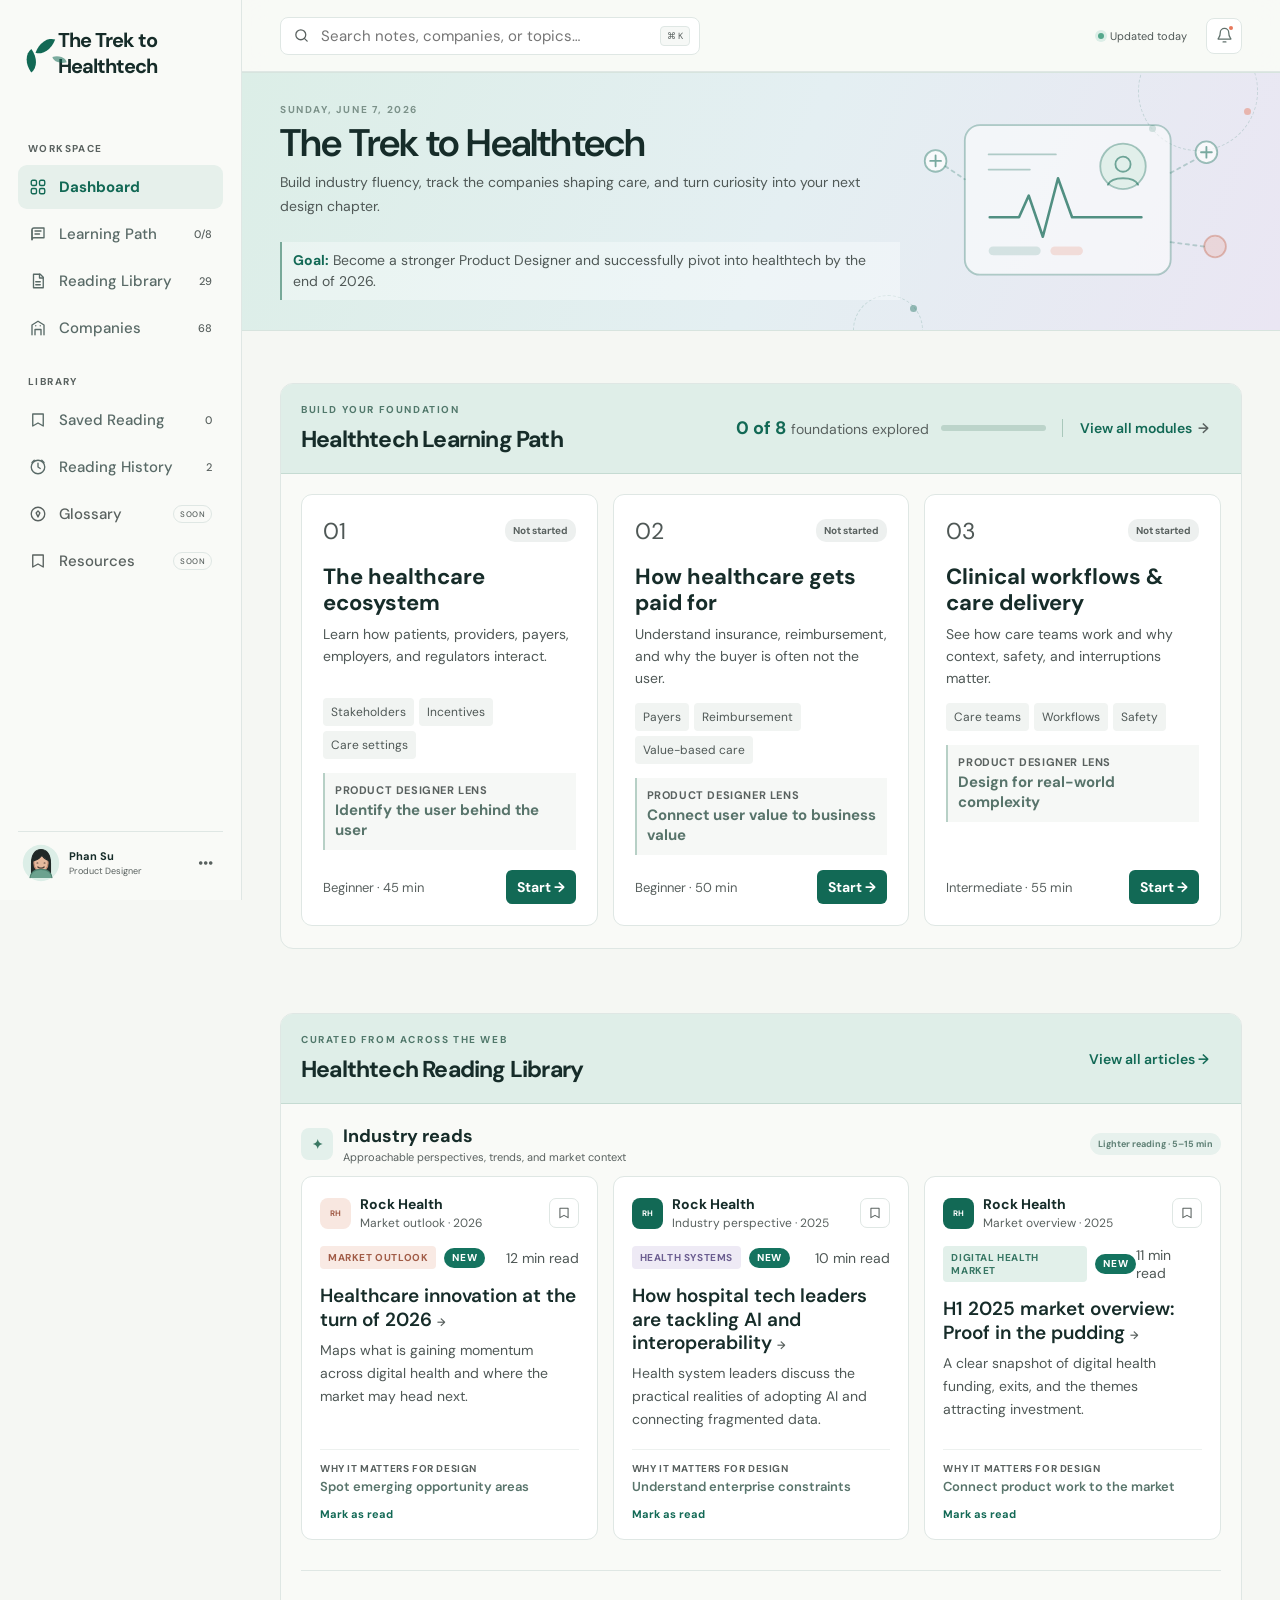
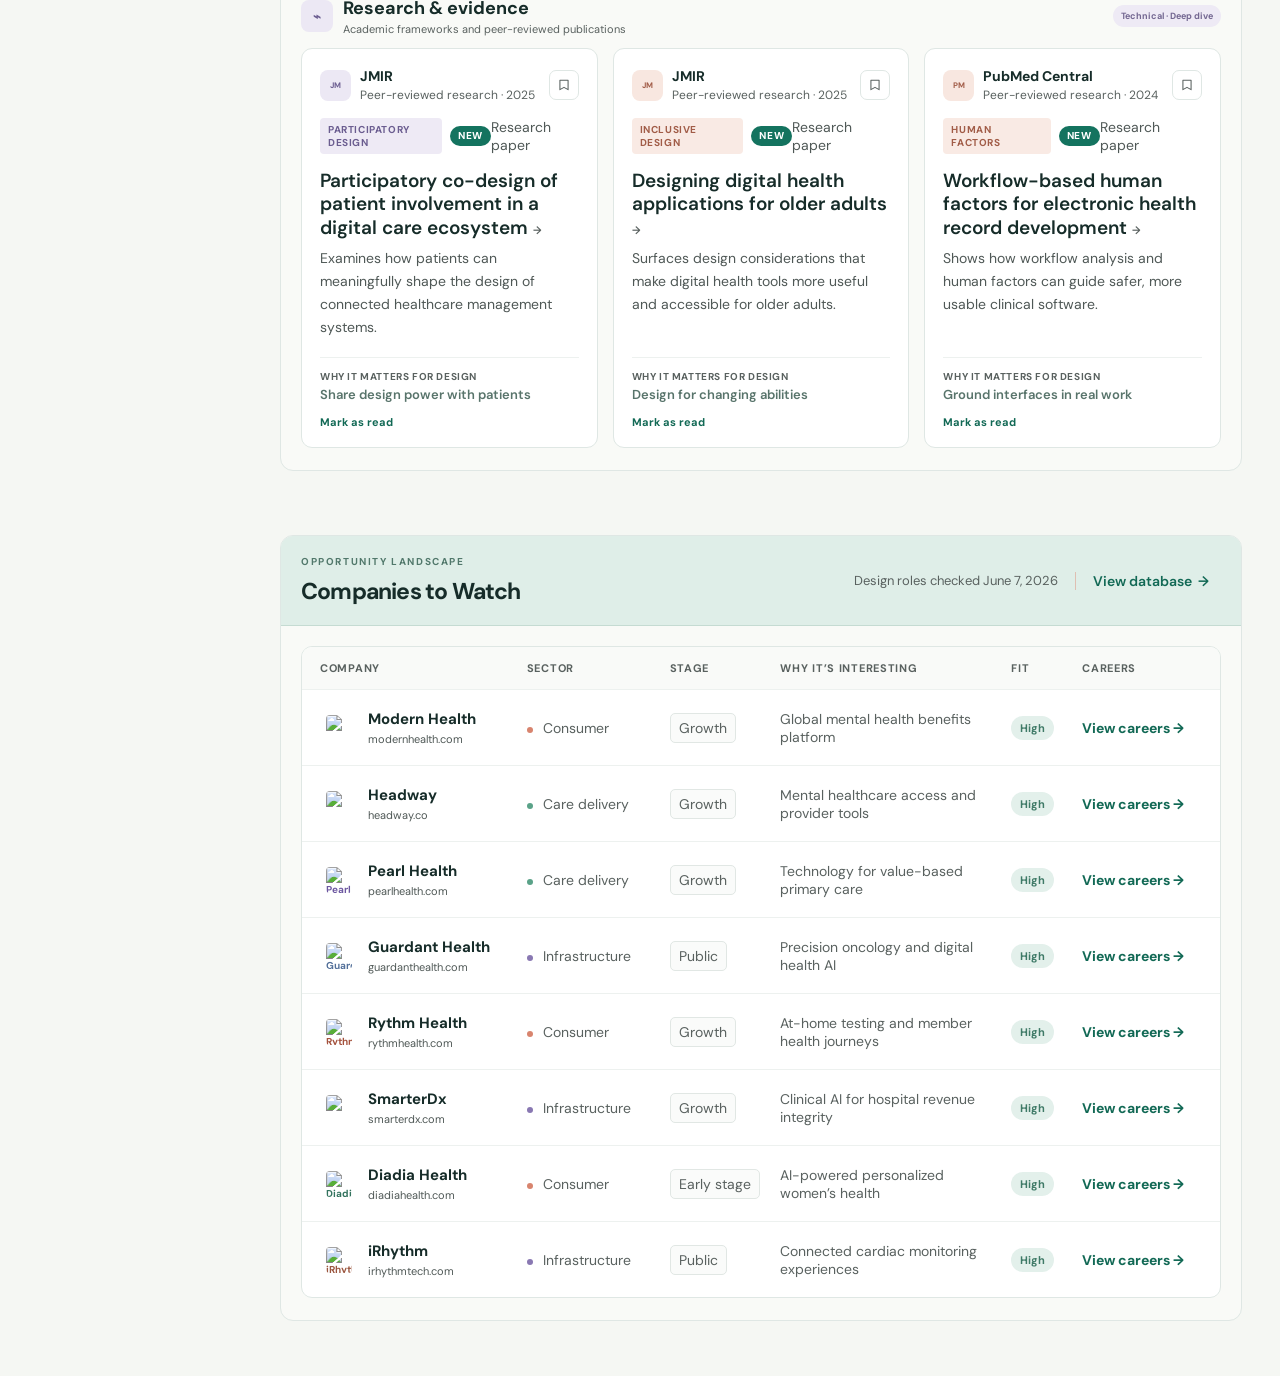
==== index.html @ b5ffd1a5 "Initial Healthtech project" ====
<!DOCTYPE html>
<html lang="en">
<head>
  <meta charset="UTF-8">
  <meta name="viewport" content="width=device-width, initial-scale=1.0">
  <title>The Trek to Healthtech — Research Hub</title>
  <link rel="preconnect" href="https://fonts.googleapis.com">
  <link rel="preconnect" href="https://fonts.gstatic.com" crossorigin>
  <link href="https://fonts.googleapis.com/css2?family=DM+Sans:wght@400;500;600;700&display=swap" rel="stylesheet">
  <link rel="stylesheet" href="styles.css">
</head>
<body>
  <aside class="sidebar">
    <a class="brand" href="#" aria-label="The Trek to Healthtech home">
      <span class="brand-mark"><span></span><span></span><span></span></span>
      <span>The Trek to Healthtech</span>
    </a>

    <nav class="primary-nav" aria-label="Main navigation">
      <p class="nav-label">Workspace</p>
      <a class="nav-item active" href="#">
        <svg viewBox="0 0 24 24"><rect x="3" y="3" width="7" height="7" rx="2"/><rect x="14" y="3" width="7" height="7" rx="2"/><rect x="3" y="14" width="7" height="7" rx="2"/><rect x="14" y="14" width="7" height="7" rx="2"/></svg>
        Dashboard
      </a>
      <a class="nav-item" href="learning-path.html">
        <svg viewBox="0 0 24 24"><path d="M4 19.5A2.5 2.5 0 0 1 6.5 17H20V4H6.5A2.5 2.5 0 0 0 4 6.5z"/><path d="M4 6.5v13M8 8h8M8 12h6"/></svg>
        Learning Path
        <span class="nav-count" id="navLearningProgress">0/8</span>
      </a>
      <a class="nav-item" href="reading-library.html">
        <svg viewBox="0 0 24 24"><path d="M6 3h9l4 4v14H6z"/><path d="M14 3v5h5M9 13h6M9 17h6"/></svg>
        Reading Library
        <span class="nav-count" id="libraryCount">29</span>
      </a>
      <a class="nav-item" href="companies.html">
        <svg viewBox="0 0 24 24"><path d="M4 21V8l8-5 8 5v13M8 21v-7h8v7M9 9h.01M15 9h.01"/></svg>
        Companies
        <span class="nav-count" id="companyCount">68</span>
      </a>
      <p class="nav-label">Library</p>
      <a class="nav-item" href="reading-library.html?filter=saved">
        <svg viewBox="0 0 24 24"><path d="M5 4h14v16l-7-4-7 4z"/></svg>
        Saved Reading
        <span class="nav-count" id="savedCount">0</span>
      </a>
      <a class="nav-item" href="reading-history.html">
        <svg viewBox="0 0 24 24"><circle cx="12" cy="12" r="9"/><path d="M12 7v5l3 2M7 3 4 6M17 3l3 3"/></svg>
        Reading History
        <span class="nav-count" id="historyCount">2</span>
      </a>
      <a class="nav-item muted" href="#">
        <svg viewBox="0 0 24 24"><circle cx="12" cy="12" r="9"/><path d="m12 8 2.5 2.5L12 16l-2.5-5.5z"/></svg>
        Glossary
        <span class="soon">Soon</span>
      </a>
      <a class="nav-item muted" href="#">
        <svg viewBox="0 0 24 24"><path d="M5 4h14v16l-7-4-7 4z"/></svg>
        Resources
        <span class="soon">Soon</span>
      </a>
    </nav>

    <div class="profile">
      <div class="avatar" aria-label="Profile avatar">
        <svg viewBox="0 0 48 48" aria-hidden="true">
          <circle class="avatar-bg" cx="24" cy="24" r="23"/>
          <path class="avatar-hair-back" d="M12 24c0-11 5-17 12-17s12 6 12 17v15H12z"/>
          <ellipse class="avatar-face" cx="24" cy="24" rx="9" ry="11"/>
          <path class="avatar-hair-front" d="M15 21c1-9 5-12 10-12 6 0 10 5 10 12-4-1-8-4-10-7-2 4-5 6-10 7z"/>
          <path class="avatar-eye" d="M19 24h1M28 24h1"/>
          <path class="avatar-smile" d="M20 29c2 2 6 2 8 0"/>
          <path class="avatar-shirt" d="M10 43c1-7 6-11 14-11s13 4 14 11"/>
        </svg>
      </div>
      <div>
        <strong>Phan Su</strong>
        <span>Product Designer</span>
      </div>
      <button aria-label="Profile options">•••</button>
    </div>
  </aside>

  <main>
    <header class="topbar">
      <div class="search-wrap">
        <svg viewBox="0 0 24 24"><circle cx="11" cy="11" r="7"/><path d="m20 20-4-4"/></svg>
        <input id="globalSearch" type="search" placeholder="Search notes, companies, or topics…">
        <kbd>⌘ K</kbd>
      </div>
      <div class="top-actions">
        <span class="today"><span></span> Updated today</span>
        <button class="icon-button" aria-label="Notifications">
          <svg viewBox="0 0 24 24"><path d="M18 8a6 6 0 0 0-12 0c0 7-3 7-3 9h18c0-2-3-2-3-9M10 21h4"/></svg>
          <i></i>
        </button>
      </div>
    </header>

    <div class="content">
      <section class="hero">
        <div>
          <p class="eyebrow">Sunday, June 7, 2026</p>
          <h1>The Trek to Healthtech</h1>
          <p class="hero-copy">Build industry fluency, track the companies shaping care, and turn curiosity into your next design chapter.</p>
          <p class="hero-mission"><strong>Goal:</strong> Become a stronger Product Designer and successfully pivot into healthtech by the end of 2026.</p>
        </div>
        <div class="hero-art healthtech-art" aria-hidden="true">
          <span class="data-orbit orbit-one"><i></i><i></i></span>
          <span class="data-orbit orbit-two"><i></i></span>
          <svg class="healthtech-illustration" viewBox="0 0 360 180">
            <rect class="device-card" x="82" y="20" width="190" height="138" rx="14"/>
            <path class="screen-line" d="M104 47h62M104 61h38"/>
            <circle class="patient-circle" cx="228" cy="58" r="21"/>
            <path class="patient-icon" d="M228 49a7 7 0 1 1 0 14 7 7 0 0 1 0-14ZM214 75c4-8 24-8 28 0"/>
            <path class="pulse-line" d="M105 105h27l9-20 13 38 14-54 13 36h64"/>
            <rect class="mini-panel" x="104" y="132" width="48" height="8" rx="4"/>
            <rect class="mini-panel short" x="161" y="132" width="30" height="8" rx="4"/>
            <circle class="node node-a" cx="55" cy="53" r="10"/>
            <circle class="node node-b" cx="305" cy="45" r="10"/>
            <circle class="node node-c" cx="313" cy="132" r="10"/>
            <path class="connector" d="M64 58 82 70M272 64l24-13M272 128l31 4"/>
            <path class="cross" d="M55 48v10M50 53h10M305 40v10M300 45h10"/>
          </svg>
        </div>
      </section>

      <section class="panel learning-panel" id="learning">
        <div class="section-head learning-heading">
          <div>
            <p class="eyebrow">Build your foundation</p>
            <h2>Healthtech Learning Path</h2>
          </div>
          <div class="path-progress-summary">
            <div><strong id="pathProgressText">0 of 8</strong><span>foundations explored</span></div>
            <div class="path-progress"><span></span></div>
            <a class="view-all-link" href="learning-path.html">View all modules <span>→</span></a>
          </div>
        </div>

        <div class="learning-grid">
          <article class="learning-card current" id="ecosystemCard">
            <div class="module-top">
              <span class="module-number">01</span>
              <span class="module-status" id="ecosystemStatus">Not started</span>
            </div>
            <h3>The healthcare ecosystem</h3>
            <p>Learn how patients, providers, payers, employers, and regulators interact.</p>
            <div class="concepts"><span>Stakeholders</span><span>Incentives</span><span>Care settings</span></div>
            <div class="designer-lens"><span>Product designer lens</span><strong>Identify the user behind the user</strong></div>
            <div class="module-footer"><span>Beginner · 45 min</span><button class="module-action primary-module ecosystem-open" data-module="The healthcare ecosystem">Start →</button></div>
          </article>

          <article class="learning-card" id="paymentCard">
            <div class="module-top">
              <span class="module-number">02</span>
              <span class="module-status locked-status" id="paymentStatus">Not started</span>
            </div>
            <h3>How healthcare gets paid for</h3>
            <p>Understand insurance, reimbursement, and why the buyer is often not the user.</p>
            <div class="concepts"><span>Payers</span><span>Reimbursement</span><span>Value-based care</span></div>
            <div class="designer-lens"><span>Product designer lens</span><strong>Connect user value to business value</strong></div>
            <div class="module-footer"><span>Beginner · 50 min</span><a class="module-action primary-module payment-open" href="payment.html">Start →</a></div>
          </article>

          <article class="learning-card" id="workflowCard">
            <div class="module-top">
              <span class="module-number">03</span>
              <span class="module-status locked-status" id="workflowStatus">Not started</span>
            </div>
            <h3>Clinical workflows &amp; care delivery</h3>
            <p>See how care teams work and why context, safety, and interruptions matter.</p>
            <div class="concepts"><span>Care teams</span><span>Workflows</span><span>Safety</span></div>
            <div class="designer-lens"><span>Product designer lens</span><strong>Design for real-world complexity</strong></div>
            <div class="module-footer"><span>Intermediate · 55 min</span><a class="module-action primary-module workflow-open" href="workflows.html">Start →</a></div>
          </article>
        </div>

        <div class="module-detail" id="ecosystemModule" hidden>
          <div class="module-detail-head">
            <div>
              <button class="close-module" id="closeEcosystem">← Back to learning path</button>
              <p class="eyebrow">Foundation 01 · Beginner · 25 min</p>
              <h2>The Healthcare Ecosystem</h2>
              <p>Understand the stakeholders, care settings, and competing incentives behind every U.S. healthtech product.</p>
            </div>
            <div class="module-detail-progress"><strong id="lessonProgressText">0 of 5 lessons</strong><div><span id="lessonProgressBar"></span></div></div>
          </div>

          <div class="lesson-layout">
            <aside class="lesson-nav">
              <p>Module lessons</p>
              <button class="lesson-tab active" data-lesson="lesson-1"><span>01</span>How the system works</button>
              <button class="lesson-tab" data-lesson="lesson-2"><span>02</span>Key stakeholders</button>
              <button class="lesson-tab" data-lesson="lesson-3"><span>03</span>Care settings &amp; journeys</button>
              <button class="lesson-tab" data-lesson="lesson-4"><span>04</span>User vs. buyer</button>
              <button class="lesson-tab" data-lesson="lesson-5"><span>05</span>Incentives &amp; constraints</button>
              <button class="lesson-tab" data-lesson="exercise"><span>✎</span>Designer exercise</button>
              <button class="lesson-tab" data-lesson="knowledge-check"><span>✓</span>Knowledge check</button>
            </aside>

            <div class="lesson-content">
              <article class="lesson-page active" id="lesson-1">
                <span class="lesson-kicker">Lesson 1 of 5</span>
                <h3>How the U.S. healthcare system works</h3>
                <p class="lesson-lede">Healthcare is not one system. It is a network of organizations exchanging care, money, information, and rules.</p>
                <div class="lesson-callout"><strong>The core idea</strong><p>A healthtech product rarely serves just one user. Its experience and success are shaped by everyone who delivers, pays for, regulates, or receives care.</p></div>
                <div class="flow-diagram">
                  <div><span>Patient</span><small>Receives care</small></div><b>→</b>
                  <div><span>Provider</span><small>Delivers care</small></div><b>→</b>
                  <div><span>Payer</span><small>Pays claims</small></div><b>→</b>
                  <div><span>Regulator</span><small>Sets rules</small></div>
                </div>
                <h4>Why this matters for product designers</h4>
                <p>Before designing, identify who uses the product, who chooses it, who pays for it, and whose outcomes determine success. These may all be different people.</p>
                <button class="complete-lesson" data-complete="lesson-1">Mark lesson complete →</button>
              </article>

              <article class="lesson-page" id="lesson-2">
                <span class="lesson-kicker">Lesson 2 of 5</span>
                <h3>Meet the key stakeholders</h3>
                <p class="lesson-lede">Select each stakeholder to understand their goals, pressures, and influence on the product experience.</p>
                <div class="stakeholder-map">
                  <div class="stakeholder-buttons">
                    <button class="stakeholder active" data-stakeholder="patients">Patients</button>
                    <button class="stakeholder" data-stakeholder="providers">Providers</button>
                    <button class="stakeholder" data-stakeholder="payers">Payers</button>
                    <button class="stakeholder" data-stakeholder="employers">Employers</button>
                    <button class="stakeholder" data-stakeholder="regulators">Regulators</button>
                  </div>
                  <div class="stakeholder-detail" id="stakeholderDetail">
                    <span>Patients</span><h4>Need understandable, affordable, and accessible care</h4><p>Patients navigate symptoms, appointments, costs, treatment, and follow-up while often feeling vulnerable or uncertain.</p><strong>Design focus: clarity, trust, access, and agency</strong>
                  </div>
                </div>
                <button class="complete-lesson" data-complete="lesson-2">Mark lesson complete →</button>
              </article>

              <article class="lesson-page" id="lesson-3">
                <span class="lesson-kicker">Lesson 3 of 5</span>
                <h3>Care settings shape the experience</h3>
                <p class="lesson-lede">The same person may move through multiple settings, each with different workflows, urgency, and information needs.</p>
                <div class="setting-grid">
                  <div><strong>Home</strong><span>Self-management, monitoring, virtual care</span></div>
                  <div><strong>Primary care</strong><span>Prevention, diagnosis, coordination</span></div>
                  <div><strong>Specialty care</strong><span>Complex conditions and treatment</span></div>
                  <div><strong>Hospital</strong><span>Acute, high-risk, team-based care</span></div>
                </div>
                <div class="lesson-callout"><strong>Designer prompt</strong><p>What happens before and after someone touches your product? The surrounding journey often determines whether the experience works.</p></div>
                <button class="complete-lesson" data-complete="lesson-3">Mark lesson complete →</button>
              </article>

              <article class="lesson-page" id="lesson-4">
                <span class="lesson-kicker">Lesson 4 of 5</span>
                <h3>The user is not always the buyer</h3>
                <p class="lesson-lede">Healthcare products often succeed by meeting the needs of several audiences at once.</p>
                <div class="role-grid">
                  <div><span>User</span><strong>Uses the product</strong><p>A clinician documenting a visit</p></div>
                  <div><span>Buyer</span><strong>Approves the purchase</strong><p>A health system executive</p></div>
                  <div><span>Beneficiary</span><strong>Receives the outcome</strong><p>A patient receiving care</p></div>
                  <div><span>Decision-maker</span><strong>Influences adoption</strong><p>An IT or compliance leader</p></div>
                </div>
                <button class="complete-lesson" data-complete="lesson-4">Mark lesson complete →</button>
              </article>

              <article class="lesson-page" id="lesson-5">
                <span class="lesson-kicker">Lesson 5 of 5</span>
                <h3>Incentives create design constraints</h3>
                <p class="lesson-lede">Every stakeholder defines value differently, creating tensions the product must navigate.</p>
                <div class="tension-list">
                  <div><strong>Patient</strong><span>Wants affordable, convenient, high-quality care</span></div>
                  <div><strong>Provider</strong><span>Wants better outcomes with less administrative burden</span></div>
                  <div><strong>Payer</strong><span>Wants necessary care delivered at a sustainable cost</span></div>
                  <div><strong>Regulator</strong><span>Wants safety, privacy, access, and accountability</span></div>
                </div>
                <div class="lesson-callout"><strong>Design principle</strong><p>A strong healthtech experience does not eliminate every tension. It makes tradeoffs understandable and aligns incentives where possible.</p></div>
                <button class="complete-lesson" data-complete="lesson-5">Mark lesson complete →</button>
              </article>

              <article class="lesson-page" id="exercise">
                <span class="lesson-kicker">Product designer exercise</span>
                <h3>Map a healthtech product</h3>
                <p class="lesson-lede">Choose a healthtech product and identify the people and incentives shaping its experience.</p>
                <div class="exercise-form">
                  <label>Product or company<input type="text" placeholder="Example: Headway"></label>
                  <label>Primary user<textarea placeholder="Who uses it, and what are they trying to accomplish?"></textarea></label>
                  <label>Buyer or decision-maker<textarea placeholder="Who purchases, approves, or influences adoption?"></textarea></label>
                  <label>Competing incentives<textarea placeholder="Where might stakeholder goals conflict?"></textarea></label>
                </div>
                <button class="save-exercise">Save exercise notes</button>
              </article>

              <article class="lesson-page" id="knowledge-check">
                <span class="lesson-kicker">Knowledge check</span>
                <h3>Check your ecosystem understanding</h3>
                <p class="lesson-lede">Answer all three questions correctly to complete the module.</p>
                <div class="quiz">
                  <fieldset data-answer="buyer"><legend>1. Who typically approves or purchases a healthtech product?</legend><label><input type="radio" name="q1" value="user"> The user</label><label><input type="radio" name="q1" value="buyer"> The buyer</label><label><input type="radio" name="q1" value="beneficiary"> The beneficiary</label></fieldset>
                  <fieldset data-answer="multiple"><legend>2. Why must designers understand multiple stakeholders?</legend><label><input type="radio" name="q2" value="visual"> To select visual styles</label><label><input type="radio" name="q2" value="multiple"> Different stakeholders shape adoption and success</label><label><input type="radio" name="q2" value="avoid"> To avoid speaking with users</label></fieldset>
                  <fieldset data-answer="journey"><legend>3. Why should designers study care settings?</legend><label><input type="radio" name="q3" value="journey"> Context and workflows change across the care journey</label><label><input type="radio" name="q3" value="same"> Every setting works the same way</label><label><input type="radio" name="q3" value="brand"> Settings determine brand colors</label></fieldset>
                </div>
                <button class="submit-quiz">Submit knowledge check</button>
                <p class="quiz-result" id="quizResult"></p>
              </article>
            </div>
          </div>
        </div>
      </section>

      <section id="notes" class="panel notes-panel">
        <div class="section-head">
          <div>
            <p class="eyebrow">Curated from across the web</p>
            <h2>Healthtech Reading Library</h2>
          </div>
          <a href="reading-library.html">View all articles <span>→</span></a>
        </div>
        <div id="notesGrid">
          <div class="reading-group">
            <div class="reading-group-head">
              <div><span class="reading-icon light-read">✦</span><div><h3>Industry reads</h3><p>Approachable perspectives, trends, and market context</p></div></div>
              <span class="reading-level">Lighter reading · 5–15 min</span>
            </div>
            <div class="notes-grid">
              <article class="note-card article-card featured-article" data-id="rock-innovation-2026" data-added="2026-06-07" data-search="rock health 2026 healthcare innovation digital health trends market">
                <div class="source-row">
                  <span class="source-logo market-logo">RH</span>
                  <div><strong>Rock Health</strong><span>Market outlook · 2026</span></div>
                  <button class="save-article" aria-label="Save article"><svg viewBox="0 0 24 24"><path d="M5 4h14v16l-7-4-7 4z"/></svg></button>
                </div>
                <div class="article-type"><span class="tag market">Market outlook</span><span class="new-article-tag">New</span><span>12 min read</span></div>
                <h3><a href="https://rockhealth.com/insights/healthcare-innovation-at-the-turn-of-2026-mapping-whats-now-and-whats-next-in-digital-health/" target="_blank" rel="noopener">Healthcare innovation at the turn of 2026 <span>→</span></a></h3>
                <p>Maps what is gaining momentum across digital health and where the market may head next.</p>
                <div class="article-footer"><span>Why it matters for design</span><strong>Spot emerging opportunity areas</strong></div>
                <button class="mark-read" data-title="Healthcare innovation at the turn of 2026" data-source="Rock Health">Mark as read</button>
              </article>
              <article class="note-card article-card" data-id="rock-hospital-ai" data-added="2026-06-07" data-search="rock health hospital leaders ai interoperability health systems data">
                <div class="source-row">
                  <span class="source-logo rock">RH</span>
                  <div><strong>Rock Health</strong><span>Industry perspective · 2025</span></div>
                  <button class="save-article" aria-label="Save article"><svg viewBox="0 0 24 24"><path d="M5 4h14v16l-7-4-7 4z"/></svg></button>
                </div>
                <div class="article-type"><span class="tag design">Health systems</span><span class="new-article-tag">New</span><span>10 min read</span></div>
                <h3><a href="https://rockhealth.com/insights/hospital-tech-leaders-share-how-theyre-tackling-ai-and-interoperability/" target="_blank" rel="noopener">How hospital tech leaders are tackling AI and interoperability <span>→</span></a></h3>
                <p>Health system leaders discuss the practical realities of adopting AI and connecting fragmented data.</p>
                <div class="article-footer"><span>Why it matters for design</span><strong>Understand enterprise constraints</strong></div>
                <button class="mark-read" data-title="How hospital tech leaders are tackling AI and interoperability" data-source="Rock Health">Mark as read</button>
              </article>
              <article class="note-card article-card" data-id="rock-h1-2025" data-added="2026-06-07" data-search="rock health h1 2025 market funding digital health investment">
                <div class="source-row">
                  <span class="source-logo rock">RH</span>
                  <div><strong>Rock Health</strong><span>Market overview · 2025</span></div>
                  <button class="save-article" aria-label="Save article"><svg viewBox="0 0 24 24"><path d="M5 4h14v16l-7-4-7 4z"/></svg></button>
                </div>
                <div class="article-type"><span class="tag strategy">Digital health market</span><span class="new-article-tag">New</span><span>11 min read</span></div>
                <h3><a href="https://rockhealth.com/insights/h1-2025-market-overview-proof-in-the-pudding/" target="_blank" rel="noopener">H1 2025 market overview: Proof in the pudding <span>→</span></a></h3>
                <p>A clear snapshot of digital health funding, exits, and the themes attracting investment.</p>
                <div class="article-footer"><span>Why it matters for design</span><strong>Connect product work to the market</strong></div>
                <button class="mark-read" data-title="H1 2025 market overview: Proof in the pudding" data-source="Rock Health">Mark as read</button>
              </article>
            </div>
          </div>
          <div class="reading-group research-group">
            <div class="reading-group-head">
              <div><span class="reading-icon research-read">⌁</span><div><h3>Research &amp; evidence</h3><p>Academic frameworks and peer-reviewed publications</p></div></div>
              <span class="reading-level technical">Technical · Deep dive</span>
            </div>
            <div class="notes-grid research-grid">
              <article class="note-card article-card research-card" data-id="jmir-participatory-codesign" data-added="2026-06-07" data-search="jmir participatory co-design patient involvement digital healthcare ecosystem">
                <div class="source-row">
                  <span class="source-logo future-logo">JM</span>
                  <div><strong>JMIR</strong><span>Peer-reviewed research · 2025</span></div>
                  <button class="save-article" aria-label="Save article"><svg viewBox="0 0 24 24"><path d="M5 4h14v16l-7-4-7 4z"/></svg></button>
                </div>
                <div class="article-type"><span class="tag design">Participatory design</span><span class="new-article-tag">New</span><span>Research paper</span></div>
                <h3><a href="https://www.jmir.org/2025/1/e69576/" target="_blank" rel="noopener">Participatory co-design of patient involvement in a digital care ecosystem <span>→</span></a></h3>
                <p>Examines how patients can meaningfully shape the design of connected healthcare management systems.</p>
                <div class="article-footer"><span>Why it matters for design</span><strong>Share design power with patients</strong></div>
                <button class="mark-read" data-title="Participatory co-design of patient involvement in a digital care ecosystem" data-source="JMIR">Mark as read</button>
              </article>
              <article class="note-card article-card research-card" data-id="jmir-older-adults" data-added="2026-06-07" data-search="jmir older adults digital health applications inclusive design accessibility">
                <div class="source-row">
                  <span class="source-logo market-logo">JM</span>
                  <div><strong>JMIR</strong><span>Peer-reviewed research · 2025</span></div>
                  <button class="save-article" aria-label="Save article"><svg viewBox="0 0 24 24"><path d="M5 4h14v16l-7-4-7 4z"/></svg></button>
                </div>
                <div class="article-type"><span class="tag market">Inclusive design</span><span class="new-article-tag">New</span><span>Research paper</span></div>
                <h3><a href="https://www.jmir.org/2025/1/e67470/" target="_blank" rel="noopener">Designing digital health applications for older adults <span>→</span></a></h3>
                <p>Surfaces design considerations that make digital health tools more useful and accessible for older adults.</p>
                <div class="article-footer"><span>Why it matters for design</span><strong>Design for changing abilities</strong></div>
                <button class="mark-read" data-title="Designing digital health applications for older adults" data-source="JMIR">Mark as read</button>
              </article>
              <article class="note-card article-card research-card" data-id="pmc-workflow-hf" data-added="2026-06-07" data-search="workflow human factors electronic health record ehr development clinical">
                <div class="source-row">
                  <span class="source-logo market-logo">PM</span>
                  <div><strong>PubMed Central</strong><span>Peer-reviewed research · 2024</span></div>
                  <button class="save-article" aria-label="Save article"><svg viewBox="0 0 24 24"><path d="M5 4h14v16l-7-4-7 4z"/></svg></button>
                </div>
                <div class="article-type"><span class="tag market">Human factors</span><span class="new-article-tag">New</span><span>Research paper</span></div>
                <h3><a href="https://pmc.ncbi.nlm.nih.gov/articles/PMC11118534/" target="_blank" rel="noopener">Workflow-based human factors for electronic health record development <span>→</span></a></h3>
                <p>Shows how workflow analysis and human factors can guide safer, more usable clinical software.</p>
                <div class="article-footer"><span>Why it matters for design</span><strong>Ground interfaces in real work</strong></div>
                <button class="mark-read" data-title="Workflow-based human factors for electronic health record development" data-source="PubMed Central">Mark as read</button>
              </article>
            </div>
          </div>
        </div>
      </section>

      <section id="companies" class="panel companies-panel">
        <div class="section-head company-heading">
          <div>
            <p class="eyebrow">Opportunity landscape</p>
            <h2>Companies to Watch</h2>
          </div>
          <div class="company-controls">
            <p class="hiring-check-date">Design roles checked June 7, 2026</p>
            <a href="companies.html">View database <span>→</span></a>
          </div>
        </div>
        <div class="company-table">
          <div class="table-row table-header">
            <span>Company</span><span>Sector</span><span>Stage</span><span>Why it’s interesting</span><span>Fit</span><span>Careers</span>
          </div>
          <div class="table-row company-row" data-sector="consumer" data-search="modern health consumer mental health product designer mid level">
            <a class="company-name" href="https://www.modernhealth.com/" target="_blank" rel="noopener"><span class="logo-block city"><img src="https://www.google.com/s2/favicons?domain=modernhealth.com&sz=128" alt="Modern Health logo"></span><div><strong>Modern Health</strong><small>modernhealth.com</small></div></a>
            <span><i class="sector-dot coral-dot"></i> Consumer</span>
            <span class="stage">Growth</span>
            <span>Global mental health benefits platform</span>
            <span class="fit fit-high">High</span>
            <a class="career-link" href="https://www.modernhealth.com/careers" target="_blank" rel="noopener"><strong>View careers →</strong></a>
          </div>
          <div class="table-row company-row" data-sector="care delivery" data-search="headway care delivery behavioral health senior product designer">
            <a class="company-name" href="https://headway.co/" target="_blank" rel="noopener"><span class="logo-block headway"><img src="https://www.google.com/s2/favicons?domain=headway.co&sz=128" alt="Headway logo"></span><div><strong>Headway</strong><small>headway.co</small></div></a>
            <span><i class="sector-dot green-dot"></i> Care delivery</span>
            <span class="stage">Growth</span>
            <span>Mental healthcare access and provider tools</span>
            <span class="fit fit-high">High</span>
            <a class="career-link" href="https://headway.co/careers" target="_blank" rel="noopener"><strong>View careers →</strong></a>
          </div>
          <div class="table-row company-row" data-sector="care delivery" data-search="pearl health care delivery value based care senior product designer">
            <a class="company-name" href="https://www.pearlhealth.com/" target="_blank" rel="noopener"><span class="logo-block aidoc"><img src="https://www.google.com/s2/favicons?domain=pearlhealth.com&sz=128" alt="Pearl Health logo"></span><div><strong>Pearl Health</strong><small>pearlhealth.com</small></div></a>
            <span><i class="sector-dot green-dot"></i> Care delivery</span>
            <span class="stage">Growth</span>
            <span>Technology for value-based primary care</span>
            <span class="fit fit-high">High</span>
            <a class="career-link" href="https://www.pearlhealth.com/careers" target="_blank" rel="noopener"><strong>View careers →</strong></a>
          </div>
          <div class="table-row company-row" data-sector="infrastructure" data-search="guardant health infrastructure oncology ai senior product designer">
            <a class="company-name" href="https://guardanthealth.com/" target="_blank" rel="noopener"><span class="logo-block particle"><img src="https://www.google.com/s2/favicons?domain=guardanthealth.com&sz=128" alt="Guardant Health logo"></span><div><strong>Guardant Health</strong><small>guardanthealth.com</small></div></a>
            <span><i class="sector-dot purple-dot"></i> Infrastructure</span>
            <span class="stage">Public</span>
            <span>Precision oncology and digital health AI</span>
            <span class="fit fit-high">High</span>
            <a class="career-link" href="https://guardanthealth.com/careers/" target="_blank" rel="noopener"><strong>View careers →</strong></a>
          </div>
          <div class="table-row company-row" data-sector="consumer" data-search="rythm health consumer at home testing senior product designer">
            <a class="company-name" href="https://www.rythmhealth.com/" target="_blank" rel="noopener"><span class="logo-block maven"><img src="https://www.google.com/s2/favicons?domain=rythmhealth.com&sz=128" alt="Rythm Health logo"></span><div><strong>Rythm Health</strong><small>rythmhealth.com</small></div></a>
            <span><i class="sector-dot coral-dot"></i> Consumer</span>
            <span class="stage">Growth</span>
            <span>At-home testing and member health journeys</span>
            <span class="fit fit-high">High</span>
            <a class="career-link" href="https://www.rythmhealth.com/careers" target="_blank" rel="noopener"><strong>View careers →</strong></a>
          </div>
          <div class="table-row company-row" data-sector="infrastructure" data-search="smarterdx infrastructure clinical ai product designer">
            <a class="company-name" href="https://www.smarterdx.com/" target="_blank" rel="noopener"><span class="logo-block abridge"><img src="https://www.google.com/s2/favicons?domain=smarterdx.com&sz=128" alt="SmarterDx logo"></span><div><strong>SmarterDx</strong><small>smarterdx.com</small></div></a>
            <span><i class="sector-dot purple-dot"></i> Infrastructure</span>
            <span class="stage">Growth</span>
            <span>Clinical AI for hospital revenue integrity</span>
            <span class="fit fit-high">High</span>
            <a class="career-link" href="https://www.smarterdx.com/careers" target="_blank" rel="noopener"><strong>View careers →</strong></a>
          </div>
          <div class="table-row company-row" data-sector="consumer" data-search="diadia health consumer womens health product designer">
            <a class="company-name" href="https://www.diadiahealth.com/" target="_blank" rel="noopener"><span class="logo-block included"><img src="https://www.google.com/s2/favicons?domain=diadiahealth.com&sz=128" alt="Diadia Health logo"></span><div><strong>Diadia Health</strong><small>diadiahealth.com</small></div></a>
            <span><i class="sector-dot coral-dot"></i> Consumer</span>
            <span class="stage">Early stage</span>
            <span>AI-powered personalized women’s health</span>
            <span class="fit fit-high">High</span>
            <a class="career-link" href="https://www.diadiahealth.com/careers" target="_blank" rel="noopener"><strong>View careers →</strong></a>
          </div>
          <div class="table-row company-row" data-sector="infrastructure" data-search="irhythm infrastructure cardiac monitoring product designer mid level">
            <a class="company-name" href="https://www.irhythmtech.com/" target="_blank" rel="noopener"><span class="logo-block komodo"><img src="https://www.google.com/s2/favicons?domain=irhythmtech.com&sz=128" alt="iRhythm logo"></span><div><strong>iRhythm</strong><small>irhythmtech.com</small></div></a>
            <span><i class="sector-dot purple-dot"></i> Infrastructure</span>
            <span class="stage">Public</span>
            <span>Connected cardiac monitoring experiences</span>
            <span class="fit fit-high">High</span>
            <a class="career-link" href="https://www.irhythmtech.com/us/en/careers" target="_blank" rel="noopener"><strong>View careers →</strong></a>
          </div>
        </div>
      </section>
    </div>
  </main>

  <div class="toast" id="toast">Article saved to your reading library.</div>
  <script src="script.js"></script>
</body>
</html>
---- styles.css ----
:root {
  --ink: #162c29;
  --muted: #59615f;
  --line: #dfe7e4;
  --paper: #f5f7f3;
  --white: #ffffff;
  --green: #126955;
  --mint: #dceee7;
  --coral: #e7785b;
  --purple: #8275aa;
}

* { box-sizing: border-box; }
html { scroll-behavior: smooth; }
body {
  margin: 0;
  background: var(--paper);
  color: var(--ink);
  font-family: "DM Sans", sans-serif;
  font-size: 15px;
}
button, input { font: inherit; }
button, a { -webkit-tap-highlight-color: transparent; }
a { color: inherit; text-decoration: none; }
svg { fill: none; stroke: currentColor; stroke-width: 1.8; stroke-linecap: round; stroke-linejoin: round; }

.sidebar {
  position: fixed;
  inset: 0 auto 0 0;
  width: 242px;
  display: flex;
  flex-direction: column;
  padding: 27px 18px 18px;
  border-right: 1px solid var(--line);
  background: #f9faf7;
  z-index: 5;
}
.brand {
  display: flex;
  align-items: center;
  gap: 10px;
  padding: 0 8px;
  font-size: 20px;
  font-weight: 700;
  letter-spacing: -1px;
}
.brand-mark {
  width: 29px;
  height: 29px;
  position: relative;
  display: inline-block;
  transform: rotate(-8deg);
}
.brand-mark span {
  position: absolute;
  width: 14px;
  height: 19px;
  border-radius: 100% 0 100% 0;
  background: var(--green);
  transform-origin: bottom right;
}
.brand-mark span:nth-child(1) { left: 1px; top: 7px; transform: rotate(-28deg); }
.brand-mark span:nth-child(2) { left: 8px; top: 1px; transform: rotate(28deg); }
.brand-mark span:nth-child(3) { left: 13px; top: 10px; transform: rotate(82deg) scale(.65); opacity: .55; }
.primary-nav { margin-top: 38px; }
.nav-label {
  margin: 25px 10px 10px;
  color: #59615f;
  font-size: 10px;
  font-weight: 700;
  letter-spacing: 1.4px;
  text-transform: uppercase;
}
.nav-item {
  display: flex;
  align-items: center;
  min-height: 44px;
  gap: 12px;
  margin: 3px 0;
  padding: 0 11px;
  color: #596a67;
  border-radius: 9px;
  font-weight: 500;
}
.nav-item svg { width: 18px; height: 18px; }
.nav-item:hover, .nav-item.active { color: var(--green); background: #e6f0eb; }
.nav-item.active { font-weight: 700; }
.nav-count, .soon { margin-left: auto; color: #59615f; font-size: 11px; }
.soon { padding: 3px 6px; border: 1px solid var(--line); border-radius: 10px; font-size: 8px; text-transform: uppercase; letter-spacing: .5px; }
.nav-item.muted { color: #59615f; }
.sidebar-card {
  margin-top: auto;
  padding: 15px;
  background: #eef3ee;
  border: 1px solid #e0e8e3;
  border-radius: 11px;
  color: #64736f;
  font-size: 12px;
  line-height: 1.5;
}
.sidebar-card p { margin: 8px 0 12px; }
.card-icon { color: var(--green); }
.progress { height: 4px; overflow: hidden; border-radius: 5px; background: #d6e0db; }
.progress span { display: block; width: 40%; height: 100%; background: var(--green); border-radius: inherit; }
.sidebar-card small { display: block; margin-top: 7px; color: #59615f; font-size: 10px; }
.profile {
  display: flex;
  align-items: center;
  gap: 9px;
  margin-top: auto;
  margin-bottom: 0;
  padding: 12px 4px 0;
  border-top: 1px solid var(--line);
}
.avatar { display: grid; place-items: center; width: 38px; height: 38px; flex: 0 0 auto; border-radius: 50%; overflow: hidden; }
.avatar svg { width: 100%; height: 100%; stroke-width: 1.4; }
.avatar-bg { fill: #dceee7; stroke: none; }
.avatar-hair-back, .avatar-hair-front { fill: #202827; stroke: #202827; }
.avatar-face { fill: #e7b99d; stroke: #c58d74; }
.avatar-eye, .avatar-smile { fill: none; stroke: #513d36; stroke-width: 1.5; }
.avatar-shirt { fill: #6ca28f; stroke: #4d816f; }
.profile div:nth-child(2) { display: flex; flex-direction: column; gap: 2px; min-width: 0; }
.profile strong { font-size: 11px; }
.profile span { color: #59615f; font-size: 9px; white-space: nowrap; }
.profile button { margin-left: auto; border: 0; background: none; color: #59615f; cursor: pointer; }

main { margin-left: 242px; min-width: 0; }
.topbar {
  height: 72px;
  display: flex;
  align-items: center;
  justify-content: space-between;
  gap: 25px;
  padding: 0 38px;
  border-bottom: 1px solid var(--line);
  background: rgba(249, 250, 247, .9);
  backdrop-filter: blur(12px);
  position: sticky;
  top: 0;
  z-index: 4;
}
.search-wrap { width: min(420px, 45%); position: relative; color: #59615f; }
.search-wrap svg { position: absolute; left: 13px; top: 10px; width: 17px; }
.search-wrap input { width: 100%; height: 38px; padding: 0 52px 0 40px; border: 1px solid var(--line); border-radius: 8px; outline: none; color: var(--ink); background: var(--white); }
.search-wrap input:focus { border-color: #9bbeb1; box-shadow: 0 0 0 3px rgba(18, 105, 85, .08); }
.search-wrap kbd { position: absolute; right: 10px; top: 9px; padding: 3px 6px; border: 1px solid var(--line); border-radius: 4px; background: #f6f8f6; font-size: 9px; font-family: inherit; }
.top-actions { display: flex; align-items: center; gap: 11px; }
.today { display: flex; align-items: center; gap: 6px; margin-right: 8px; color: #4f5856; font-size: 11px; }
.today span { width: 6px; height: 6px; background: #55a88c; border-radius: 50%; box-shadow: 0 0 0 3px #dceee7; }
.icon-button { width: 36px; height: 36px; position: relative; display: grid; place-items: center; border: 1px solid var(--line); border-radius: 8px; background: var(--white); color: #60716c; cursor: pointer; }
.icon-button svg { width: 17px; }
.icon-button i { position: absolute; top: 7px; right: 8px; width: 4px; height: 4px; background: var(--coral); border-radius: 50%; }
.primary-button { height: 36px; display: flex; align-items: center; gap: 7px; padding: 0 14px; border: 0; border-radius: 8px; background: var(--green); color: white; cursor: pointer; font-size: 12px; font-weight: 600; box-shadow: 0 3px 10px rgba(18, 105, 85, .18); }
.primary-button:hover { background: #0c5a48; transform: translateY(-1px); }
.primary-button svg { width: 15px; }

.content { width: min(1370px, 100%); margin: 0 auto; padding: 34px 38px 55px; }
.hero {
  min-height: 178px;
  position: relative;
  display: flex;
  align-items: center;
  overflow: hidden;
  padding: 30px 36px;
  background: linear-gradient(112deg, #dceee7 0%, #e4eff2 52%, #eae6f3 100%);
  border: 1px solid #d7e4de;
  border-radius: 14px;
}
.content > .hero { width: calc(100vw - 242px); margin: -34px 0 0 calc((min(1370px, 100%) - 100vw + 242px) / 2); border-left: 0; border-right: 0; border-radius: 0; padding-left: max(38px, calc((100vw - 242px - 1370px) / 2 + 38px)); padding-right: max(38px, calc((100vw - 242px - 1370px) / 2 + 38px)); }
.hero > div:first-child { position: relative; z-index: 2; max-width: 620px; }
.eyebrow { margin: 0 0 8px; color: #7b9189; font-size: 10px; font-weight: 700; letter-spacing: 1.6px; text-transform: uppercase; }
h1, h2, h3, p { margin-top: 0; }
h1, h2 { font-family: "DM Sans", sans-serif; letter-spacing: -.8px; }
h1 { margin-bottom: 9px; font-size: clamp(29px, 3vw, 39px); font-weight: 600; line-height: 1; }
.hero-copy { max-width: 590px; margin-bottom: 0; color: #4f5856; font-size: 14px; line-height: 1.65; }
.hero-mission { width: fit-content; margin: 24px 0 0; padding: 8px 11px; border-left: 2px solid #78a999; color: #4f5856; background: rgba(255,255,255,.35); font-size: 14px; line-height: 1.5; }
.hero-mission strong { color: var(--green); }
.hero-art { position: absolute; inset: 0 0 0 55%; }
.healthtech-illustration { position: absolute; right: 3%; top: 50%; width: min(390px, 92%); transform: translateY(-50%); stroke-width: 1.7; }
.device-card { fill: rgba(255,255,255,.55); stroke: rgba(18,105,85,.3); }
.screen-line, .mini-panel { fill: none; stroke: rgba(18,105,85,.3); }
.patient-circle { fill: rgba(220,238,231,.8); stroke: rgba(18,105,85,.35); }
.patient-icon { stroke: rgba(18,105,85,.55); }
.pulse-line { stroke: rgba(18,105,85,.72); stroke-width: 2.4; }
.mini-panel { fill: rgba(18,105,85,.14); stroke: none; }
.mini-panel.short { fill: rgba(231,120,91,.2); }
.node { fill: rgba(255,255,255,.72); stroke: rgba(18,105,85,.4); }
.node-c { fill: rgba(231,120,91,.16); stroke: rgba(196,103,79,.4); }
.connector { stroke: rgba(18,105,85,.25); stroke-dasharray: 3 4; }
.cross { stroke: rgba(18,105,85,.55); }
.data-orbit { position: absolute; border: 1px dashed rgba(18,105,85,.17); border-radius: 50%; }
.data-orbit i { position: absolute; width: 7px; height: 7px; border-radius: 50%; background: rgba(18,105,85,.4); }
.orbit-one { width: 120px; height: 120px; right: 22px; top: -42px; }
.orbit-one i:first-child { left: 10px; bottom: 18px; }
.orbit-one i:last-child { right: 6px; bottom: 35px; background: rgba(231,120,91,.45); }
.orbit-two { width: 70px; height: 70px; left: 40px; bottom: -35px; }
.orbit-two i { right: 5px; top: 9px; }

.metrics-grid { display: grid; grid-template-columns: repeat(3, 1fr); gap: 15px; margin: 18px 0 34px; }
.metric-card { min-height: 104px; position: relative; display: flex; align-items: center; gap: 14px; padding: 17px; overflow: hidden; background: var(--white); border: 1px solid var(--line); border-radius: 11px; }
.metric-icon { width: 42px; height: 42px; display: grid; place-items: center; flex: 0 0 auto; border-radius: 9px; }
.metric-icon svg { width: 19px; }
.metric-icon.mint { color: var(--green); background: #e5f1ec; }
.metric-icon.peach { color: #bb654e; background: #fae9e2; }
.metric-icon.lavender { color: #796a9d; background: #eeeaf6; }
.metric-card div:nth-child(2) { display: grid; grid-template-columns: auto auto; align-items: end; column-gap: 8px; }
.metric-card span { grid-column: 1 / -1; color: #4f5856; font-size: 11px; }
.metric-card strong { font-family: "DM Sans", sans-serif; font-size: 28px; line-height: 1.1; }
.metric-card small { margin-bottom: 4px; color: #59615f; font-size: 9px; }
.metric-card small b { color: #55937f; }
.sparkline { width: 83px; height: 38px; margin-left: auto; color: #63a890; stroke-width: 2; }
.sparkline.coral { color: #db907d; }
.ring { width: 48px; height: 48px; display: grid; place-items: center; margin-left: auto; border-radius: 50%; background: conic-gradient(var(--purple) 53%, #eeeef2 0); position: relative; }
.ring::before { content: ""; position: absolute; inset: 5px; border-radius: 50%; background: white; }
.ring span { position: relative; z-index: 1; color: #786d93; font-size: 9px; font-weight: 700; }

.panel { margin-top: 64px; }
.hero + .panel { margin-top: 52px; }
.section-head { display: flex; align-items: flex-end; justify-content: space-between; margin-bottom: 14px; }
.section-head h2 { margin-bottom: 0; font-size: 23px; }
.section-head a { color: var(--green); font-size: 14px; font-weight: 600; }
.section-head a span { margin-left: 3px; }
.learning-heading { align-items: center; }
.learning-panel, .notes-panel, .companies-panel { overflow: hidden; padding: 0 20px 22px; border: 1px solid var(--line); border-radius: 13px; background: rgba(255,255,255,.32); }
.learning-panel > .section-head, .notes-panel > .section-head, .companies-panel > .section-head { margin: 0 -20px 20px; padding: 19px 20px; border-bottom: 1px solid var(--line); }
.learning-panel > .section-head { background: #dfeee8; border-color: #c5dbd2; }
.notes-panel { border-color: var(--line); }
.notes-panel > .section-head { background: #dfeee8; border-color: #c5dbd2; }
.companies-panel { border-color: var(--line); }
.companies-panel > .section-head { background: #dfeee8; border-color: #c5dbd2; }
.notes-panel > .section-head > a { margin-left: auto; transform: translateX(-12px); }
.notes-panel > .section-head > a { display: flex; align-items: center; align-self: center; padding-left: 0; border-left: 0; }
.learning-panel .eyebrow { color: #51786b; }
.notes-panel .eyebrow, .companies-panel .eyebrow { color: #51786b; }
.path-progress-summary { display: flex; align-items: center; justify-content: flex-end; gap: 12px; margin-left: auto; transform: translateX(-12px); }
.path-progress-summary > div:first-child { display: flex; align-items: baseline; gap: 5px; white-space: nowrap; }
.path-progress-summary strong { color: var(--green); font-size: 18px; }
.path-progress-summary span { color: #59615f; font-size: 14px; }
.path-progress { width: 105px; height: 6px; overflow: hidden; border-radius: 8px; background: #bcd4ca; }
.path-progress span { display: block; width: 0; height: 100%; border-radius: inherit; background: #0c5a48; transition: width .3s ease; }
.learning-intro { min-height: 108px; display: flex; align-items: center; gap: 17px; margin-bottom: 14px; padding: 20px 22px; border: 1px solid #cfe1d9; border-radius: 11px; background: linear-gradient(100deg, #e3f0eb, #f3f5ee); }
.next-lesson-icon { width: 45px; height: 45px; display: grid; place-items: center; flex: 0 0 auto; border-radius: 10px; color: var(--green); background: rgba(255,255,255,.7); }
.next-lesson-icon svg { width: 21px; }
.learning-intro > div:nth-child(2) { display: flex; flex-direction: column; gap: 3px; }
.next-label { color: #6d8a80; font-size: 10px; font-weight: 700; letter-spacing: 1px; text-transform: uppercase; }
.learning-intro strong { font-family: "DM Sans", sans-serif; font-size: 21px; }
.learning-intro p { margin: 0; color: #4f5856; font-size: 14px; }
.continue-learning { display: flex; align-items: center; gap: 8px; margin-left: auto; padding: 12px 16px; border: 0; border-radius: 8px; color: white; background: var(--green); font-size: 13px; font-weight: 700; cursor: pointer; white-space: nowrap; }
.learning-grid { display: grid; grid-template-columns: repeat(3, 1fr); gap: 15px; }
.learning-card { min-height: 315px; display: flex; flex-direction: column; padding: 21px; border: 1px solid var(--line); border-radius: 11px; background: white; transition: .2s ease; }
.learning-card:hover { transform: translateY(-2px); border-color: #bfd2ca; box-shadow: 0 8px 20px rgba(32,65,58,.06); }
.learning-card.current { border-color: var(--line); }
.learning-card.current:hover { border-color: #bfd2ca; box-shadow: 0 8px 20px rgba(32,65,58,.06); }
.module-top { display: flex; align-items: center; justify-content: space-between; }
.module-number { color: #4f5856; font-family: "DM Sans", sans-serif; font-size: 23px; }
.module-status { padding: 5px 8px; border-radius: 10px; color: #59615f; background: #edf0ef; font-size: 10px; font-weight: 700; }
.locked-status { color: #59615f; background: #edf0ef; }
.learning-card h3 { margin: 18px 0 8px; font-family: "DM Sans", sans-serif; font-size: 22px; line-height: 1.2; }
.learning-card > p { min-height: 60px; margin-bottom: 14px; color: #4f5856; font-size: 14px; line-height: 1.55; }
.concepts { display: flex; flex-wrap: wrap; gap: 5px; margin-bottom: 14px; }
.concepts span { padding: 6px 8px; border-radius: 4px; color: #4f5856; background: #f1f4f2; font-size: 12px; }
.designer-lens { display: flex; flex-direction: column; gap: 3px; padding: 10px; border-left: 2px solid #b7d0c6; background: #f6f8f6; }
.designer-lens span { color: #59615f; font-size: 11px; font-weight: 700; letter-spacing: .6px; text-transform: uppercase; }
.designer-lens strong { color: #58746b; font-size: 15px; }
.module-footer { display: flex; align-items: center; justify-content: space-between; margin-top: auto; padding-top: 15px; color: #59615f; font-size: 13px; }
.module-action { padding: 7px 9px; border: 0; color: var(--green); background: none; font-size: 14px; font-weight: 700; cursor: pointer; }
.primary-module { padding: 8px 11px; border-radius: 6px; color: white; background: var(--green); }
.view-all-link { display: flex; align-items: center; gap: 3px; margin-left: 4px; padding-left: 17px; border-left: 1px solid #a9c8bb; color: var(--green); font-size: 14px; font-weight: 600; white-space: nowrap; }
.view-all-link span { margin-left: 3px; }
.module-detail { margin-top: 22px; overflow: hidden; border: 1px solid #cfdcd7; border-radius: 14px; background: white; box-shadow: 0 14px 35px rgba(32,65,58,.08); }
.module-detail[hidden] { display: none; }
.module-detail-head { display: flex; justify-content: space-between; gap: 30px; padding: 28px 30px; background: linear-gradient(110deg, #e5f1ec, #f5f6f1); border-bottom: 1px solid var(--line); }
.module-detail-head h2 { margin: 8px 0; font-size: 30px; }
.module-detail-head p:last-child { max-width: 650px; margin: 0; color: #4f5856; font-size: 14px; line-height: 1.6; }
.close-module { padding: 0; border: 0; color: var(--green); background: none; font-size: 12px; font-weight: 700; cursor: pointer; }
.module-detail-progress { min-width: 180px; display: flex; flex-direction: column; justify-content: center; gap: 8px; color: #4f5856; font-size: 12px; }
.module-detail-progress > div { height: 7px; overflow: hidden; border-radius: 8px; background: #d6e2dd; }
.module-detail-progress span { display: block; width: 0; height: 100%; border-radius: inherit; background: var(--green); transition: width .3s ease; }
.lesson-layout { display: grid; grid-template-columns: 245px 1fr; min-height: 600px; }
.lesson-nav { padding: 22px 14px; border-right: 1px solid var(--line); background: #fafbf9; }
.lesson-nav p { margin: 0 10px 14px; color: #59615f; font-size: 12px; font-weight: 700; letter-spacing: 1px; text-transform: uppercase; }
.lesson-tab { width: 100%; display: flex; align-items: center; gap: 10px; margin: 3px 0; padding: 12px 10px; border: 0; border-radius: 7px; color: #4f5856; background: transparent; text-align: left; font-size: 14px; cursor: pointer; }
.lesson-tab span { width: 24px; color: #59615f; font-size: 11px; }
.lesson-tab:hover, .lesson-tab.active { color: var(--green); background: #e7f1ed; font-weight: 700; }
.lesson-tab.done span { color: var(--green); }
.lesson-tab.done span::after { content: " ✓"; }
.lesson-content { padding: 34px 38px 40px; }
.lesson-page { display: none; max-width: 850px; min-height: 520px; position: relative; padding-bottom: 72px; }
.lesson-page.active { display: block; }
.lesson-kicker { color: #6d8a80; font-size: 10px; font-weight: 700; letter-spacing: 1px; text-transform: uppercase; }
.lesson-page h3 { margin: 10px 0 8px; font-size: 25px; }
.lesson-page h4 { margin: 25px 0 7px; font-size: 16px; }
.lesson-lede { max-width: 720px; margin-bottom: 24px; color: #4f5856; font-size: 15px; line-height: 1.65; }
.lesson-callout { margin: 20px 0; padding: 16px 18px; border-left: 3px solid #8eb9aa; background: #f3f7f5; }
.lesson-callout strong { color: var(--green); font-size: 12px; text-transform: uppercase; letter-spacing: .6px; }
.lesson-callout p { margin: 7px 0 0; color: #4f5856; font-size: 16px; line-height: 1.65; }
.learning-block { margin: 28px 0; }
.learning-block > h4 { margin-bottom: 12px; }
.learning-block > p { color: #4f5856; font-size: 16px; line-height: 1.65; }
.key-term-grid { display: grid; grid-template-columns: repeat(2, 1fr); gap: 10px; }
.key-term-grid div { display: flex; flex-direction: column; gap: 5px; padding: 15px; border: 1px solid var(--line); border-radius: 8px; background: #fbfcfb; }
.key-term-grid strong { color: var(--ink); font-size: 15px; }
.key-term-grid span { color: #4f5856; font-size: 14px; line-height: 1.5; }
.example-box { margin: 24px 0; padding: 16px 18px; border-radius: 8px; background: #f5f2eb; }
.example-box span { color: #8b654e; font-size: 11px; font-weight: 700; letter-spacing: .7px; text-transform: uppercase; }
.example-box p { margin: 7px 0 0; color: #4f5856; font-size: 15px; line-height: 1.65; }
.designer-takeaway { display: flex; align-items: center; gap: 14px; min-height: 64px; margin: 24px 0; padding: 13px 18px; border: 1px solid #cfe1d9; border-radius: 8px; background: #f1f7f4; }
.designer-takeaway strong { flex: 0 0 auto; color: var(--green); font-size: 11px; letter-spacing: .5px; text-transform: uppercase; }
.designer-takeaway span { color: #4f5856; font-size: 14px; line-height: 1.5; }
.flow-diagram { display: flex; align-items: center; gap: 10px; margin: 28px 0; }
.flow-diagram div { flex: 1; display: flex; flex-direction: column; gap: 3px; padding: 14px; border: 1px solid var(--line); border-radius: 8px; background: #fbfcfb; }
.flow-diagram span { color: var(--ink); font-size: 16px; font-weight: 700; }
.flow-diagram small { color: #59615f; font-size: 13px; }
.flow-diagram b { color: #8bad9f; font-size: 15px; }
.complete-lesson, .save-exercise, .submit-quiz { margin-top: 24px; padding: 10px 13px; border: 0; border-radius: 7px; color: white; background: var(--green); font-size: 12px; font-weight: 700; cursor: pointer; }
.complete-lesson { position: absolute; right: 0; bottom: 0; }
.complete-lesson.done { color: #4f5856; background: #e6ece9; }
.stakeholder-map { display: grid; grid-template-columns: 190px 1fr; gap: 15px; }
.stakeholder-buttons { display: flex; flex-direction: column; gap: 5px; }
.stakeholder { padding: 12px; border: 1px solid var(--line); border-radius: 7px; color: #4f5856; background: white; text-align: left; font-size: 14px; cursor: pointer; }
.stakeholder.active { color: var(--green); border-color: #9fc3b5; background: #e8f2ee; font-weight: 700; }
.stakeholder-detail { min-height: 205px; padding: 22px; border-radius: 9px; background: #f4f7f5; }
.stakeholder-detail span { color: #6d8a80; font-size: 12px; font-weight: 700; text-transform: uppercase; }
.stakeholder-detail h4 { margin: 8px 0; font-size: 20px; }
.stakeholder-detail p { color: #4f5856; font-size: 16px; line-height: 1.65; }
.stakeholder-detail strong { color: var(--green); font-size: 14px; }
.setting-grid, .role-grid { display: grid; grid-template-columns: repeat(2, 1fr); gap: 10px; }
.setting-grid div, .role-grid div { display: flex; flex-direction: column; gap: 5px; padding: 16px; border: 1px solid var(--line); border-radius: 8px; background: #fbfcfb; }
.setting-grid strong, .role-grid strong { color: var(--ink); font-size: 16px; }
.setting-grid span, .role-grid span { color: var(--green); font-size: 13px; font-weight: 700; text-transform: uppercase; }
.role-grid p { margin: 0; color: #4f5856; font-size: 14px; line-height: 1.5; }
.tension-list { display: grid; gap: 8px; }
.tension-list div { display: grid; grid-template-columns: 100px 1fr; gap: 12px; padding: 13px 15px; border-bottom: 1px solid var(--line); }
.tension-list strong { color: var(--ink); font-size: 15px; }
.tension-list span { color: #4f5856; font-size: 15px; line-height: 1.5; }
.exercise-form { display: grid; gap: 13px; }
.exercise-form label { display: flex; flex-direction: column; gap: 7px; color: var(--ink); font-size: 15px; font-weight: 700; }
.exercise-form input, .exercise-form textarea { width: 100%; padding: 11px; border: 1px solid var(--line); border-radius: 7px; outline: none; color: var(--ink); background: #fbfcfb; font: inherit; font-weight: 400; }
.exercise-form textarea { min-height: 70px; resize: vertical; }
.exercise-form input:focus, .exercise-form textarea:focus { border-color: #8eb9aa; }
.quiz { display: grid; gap: 14px; }
.quiz fieldset { display: grid; gap: 8px; padding: 15px; border: 1px solid var(--line); border-radius: 8px; }
.quiz legend { padding: 0 5px; color: var(--ink); font-size: 15px; font-weight: 700; }
.quiz label { display: flex; align-items: center; gap: 8px; color: #4f5856; font-size: 15px; }
.quiz fieldset.correct { border-color: #8eb9aa; background: #f0f7f4; }
.quiz fieldset.incorrect { border-color: #d7a596; background: #fdf5f2; }
.quiz-result { margin: 12px 0 0; color: #4f5856; font-size: 15px; font-weight: 700; }
.module-page-body { min-height: 100vh; background: #f5f7f3; }
.workspace-page { min-height: 100vh; background: #f5f7f3; }
.workspace-page { overflow-x: hidden; }
.workspace-page > main { width: calc(100% - 242px); min-width: 0; max-width: none; min-height: 100vh; margin: 0 0 0 242px; padding: 42px 40px 75px; overflow-x: hidden; }
.workspace-page .module-catalog.cards-view, .workspace-page .notes-grid { min-width: 0; grid-template-columns: repeat(3, minmax(0, 1fr)); }
.workspace-page .catalog-card, .workspace-page .note-card { min-width: 0; }
.module-workspace-page > .module-page { width: calc(100% - 242px); max-width: none; margin: 0 0 0 242px; padding: 32px 40px 65px; }
.module-workspace-page > .module-page > * { width: min(1280px, 100%); margin-left: auto; margin-right: auto; }
.module-workspace-bar { display: flex; align-items: center; justify-content: flex-end; gap: 18px; margin-bottom: 24px; }
.module-workspace-bar .module-top-progress { margin-left: 0; }
.module-workspace-page .module-page-layout { width: 100%; min-width: 0; }
.module-workspace-page .lesson-content, .module-workspace-page .lesson-page { min-width: 0; }
.module-workspace-page .lesson-page { max-width: 900px; margin-left: auto; margin-right: auto; }
.module-topbar { height: 72px; display: flex; align-items: center; gap: 30px; padding: 0 34px; border-bottom: 1px solid var(--line); background: white; position: sticky; top: 0; z-index: 5; }
.module-topbar .brand { padding: 0; }
.module-top-progress { min-width: 250px; display: flex; align-items: center; gap: 12px; margin-left: auto; color: #4f5856; font-size: 11px; }
.module-top-progress > div { width: 110px; height: 6px; overflow: hidden; border-radius: 8px; background: #e0e8e4; }
.module-top-progress span { display: block; width: 0; height: 100%; border-radius: inherit; background: var(--green); transition: width .3s ease; }
.exit-module { padding: 8px 11px; border: 1px solid var(--line); border-radius: 7px; color: var(--green); background: white; font-size: 11px; font-weight: 700; }
.module-page { width: min(1180px, calc(100% - 40px)); margin: 38px auto 70px; }
.module-page-intro { margin-bottom: 24px; }
.module-page-intro h1 { margin: 6px 0 8px; }
.module-page-intro > p:last-child { max-width: 720px; color: #4f5856; font-size: 14px; line-height: 1.6; }
.module-page-layout { overflow: hidden; border: 1px solid #cfdcd7; border-radius: 14px; background: white; box-shadow: 0 14px 35px rgba(32,65,58,.08); }
.learning-path-page { width: min(1280px, calc(100% - 50px)); margin: 42px auto 75px; }
.learning-path-hero { display: flex; align-items: flex-end; justify-content: space-between; gap: 30px; margin-bottom: 52px; }
.learning-path-hero h1 { margin: 7px 0 8px; }
.learning-path-hero p:last-child { max-width: 650px; margin: 0; color: #4f5856; font-size: 15px; }
.full-path-progress { min-width: 260px; display: flex; flex-direction: column; gap: 9px; color: #4f5856; font-size: 13px; text-align: right; }
.full-path-progress div { height: 7px; overflow: hidden; border-radius: 8px; background: #e0e8e4; }
.full-path-progress span { display: block; width: 0; height: 100%; border-radius: inherit; background: var(--green); }
.catalog-toolbar { display: flex; align-items: center; justify-content: space-between; margin-bottom: 18px; }
.catalog-toolbar h2 { margin: 0 0 4px; }
.catalog-toolbar span { color: #59615f; font-size: 12px; }
.view-toggle { display: flex; padding: 3px; border: 1px solid var(--line); border-radius: 8px; background: white; }
.view-option { padding: 7px 12px; border: 0; border-radius: 5px; color: #59615f; background: transparent; font-size: 12px; cursor: pointer; }
.view-option.active { color: var(--green); background: #e5f1ec; font-weight: 700; }
.module-catalog.cards-view { display: grid; grid-template-columns: repeat(3, 1fr); gap: 16px; }
.catalog-card { min-height: 330px; position: relative; display: flex; flex-direction: column; padding: 21px; border: 1px solid var(--line); border-radius: 11px; background: white; }
.catalog-card.completed { border-color: #9fc3b5; box-shadow: inset 0 3px 0 var(--green); }
.catalog-card.planned { background: #fafbf9; }
.catalog-number { color: #4f5856; font-size: 22px; }
.catalog-main { display: flex; flex: 1; flex-direction: column; }
.catalog-meta { display: flex; align-items: center; justify-content: space-between; margin: 9px 0 0; color: #59615f; font-size: 11px; }
.catalog-meta b { padding: 4px 7px; border-radius: 10px; color: #59615f; background: #edf0ef; font-size: 9px; }
.catalog-card.completed .catalog-meta b { color: #397762; background: #e3f0eb; }
.catalog-card h3 { margin: 16px 0 7px; font-size: 19px; }
.catalog-card p { min-height: 62px; margin-bottom: 13px; color: #4f5856; font-size: 13px; line-height: 1.55; }
.catalog-action { width: fit-content; margin-top: 14px; padding: 8px 11px; border-radius: 6px; color: white; background: var(--green); font-size: 12px; font-weight: 700; }
.catalog-action.unavailable { color: #59615f; background: #edf0ef; }
.module-catalog.list-view { display: grid; gap: 9px; }
.list-view .catalog-card { min-height: 0; display: grid; grid-template-columns: 45px 1fr auto; align-items: center; gap: 18px; padding: 17px 20px; }
.list-view .catalog-main { display: grid; grid-template-columns: 1.2fr 1.6fr 1fr; align-items: center; gap: 20px; }
.list-view .catalog-meta { order: 3; margin: 0; justify-content: flex-end; gap: 8px; }
.list-view .catalog-card h3 { margin: 0; font-size: 15px; }
.list-view .catalog-card p { min-height: 0; margin: 0; font-size: 11px; }
.list-view .concepts, .list-view .designer-lens { display: none; }
.list-view .catalog-action { margin: 0; white-space: nowrap; }
.reading-library-page { width: min(1280px, calc(100% - 50px)); margin: 42px auto 75px; }
.reading-history-page { width: min(1100px, calc(100% - 50px)); margin: 42px auto 75px; }
.company-database-page { width: min(1440px, calc(100% - 50px)); margin: 42px auto 75px; }
.company-database-hero { display: flex; align-items: flex-end; justify-content: space-between; gap: 30px; margin-bottom: 34px; }
.company-database-hero h1 { margin: 7px 0 9px; }
.company-database-hero p:last-child { margin: 0; color: #4f5856; font-size: 15px; }
.database-meta { display: flex; flex-direction: column; align-items: flex-end; gap: 5px; color: #59615f; font-size: 12px; }
.database-meta strong { color: var(--green); font-size: 18px; }
.company-database-toolbar { display: flex; align-items: center; justify-content: space-between; gap: 20px; margin-bottom: 12px; padding: 13px; border: 1px solid var(--line); border-radius: 10px; background: white; }
.company-database-filters { display: flex; flex-wrap: wrap; justify-content: flex-end; gap: 3px; }
.database-filter { padding: 7px 10px; border: 0; border-radius: 5px; color: #59615f; background: transparent; font-size: 11px; cursor: pointer; }
.database-filter.active { color: var(--green); background: #e5f1ec; font-weight: 700; }
.database-summary { display: flex; gap: 7px; margin-bottom: 20px; color: #59615f; font-size: 11px; }
.database-summary strong { color: var(--green); }
.company-database-table .table-row { grid-template-columns: 1.15fr .65fr .5fr 1.35fr .38fr .65fr; }
.company-database-table #companyDatabase .company-row { min-height: 82px; }
.company-database-table { overflow-x: auto; }
.company-database-table > .table-row, .company-database-table #companyDatabase { min-width: 0; }
.reading-page-hero { max-width: 760px; margin-bottom: 34px; }
.reading-page-hero h1 { margin: 7px 0 9px; }
.reading-page-hero > p:last-child { margin: 0; color: #4f5856; font-size: 15px; line-height: 1.65; }
.reading-toolbar { display: flex; align-items: center; justify-content: space-between; gap: 20px; margin-bottom: 16px; padding: 13px; border: 1px solid var(--line); border-radius: 10px; background: white; }
.library-search { width: min(400px, 45%); position: relative; }
.library-search svg { position: absolute; left: 12px; top: 10px; width: 17px; color: #59615f; }
.library-search input { width: 100%; height: 38px; padding: 0 12px 0 38px; border: 1px solid var(--line); border-radius: 7px; outline: none; color: var(--ink); background: #fafbf9; }
.library-search input:focus { border-color: #9fc3b5; }
.library-filters { display: flex; gap: 3px; padding: 3px; border: 1px solid var(--line); border-radius: 7px; background: #fafbf9; }
.library-filter { padding: 7px 10px; border: 0; border-radius: 5px; color: #59615f; background: transparent; font-size: 11px; cursor: pointer; }
.library-filter.active { color: var(--green); background: #e5f1ec; font-weight: 700; }
.library-results-summary { display: flex; gap: 7px; margin-bottom: 38px; color: #59615f; font-size: 11px; }
.library-results-summary strong { color: var(--green); }
.library-section + .library-section { margin-top: 48px; }
.library-section .reading-group-head { margin-bottom: 16px; }
.library-section .reading-group-head h2 { margin: 0 0 3px; font-size: 21px; }
.library-grid .note-card { min-height: 330px; }
.empty-library { padding: 40px; border: 1px dashed var(--line); border-radius: 10px; color: #59615f; text-align: center; }
.reading-group + .reading-group { margin-top: 30px; }
.reading-group-head { display: flex; align-items: center; justify-content: space-between; margin-bottom: 12px; }
.reading-group-head > div { display: flex; align-items: center; gap: 10px; }
.reading-group-head h3 { margin: 0 0 2px; font-family: "DM Sans", sans-serif; font-size: 18px; }
.reading-group-head p { margin: 0; color: #59615f; font-size: 11px; }
.reading-icon { width: 32px; height: 32px; display: grid; place-items: center; border-radius: 8px; font-size: 13px; font-weight: 700; }
.light-read { color: #397762; background: #e3f0eb; }
.research-read { color: #6b5d90; background: #ece8f4; }
.reading-level { padding: 5px 8px; border-radius: 12px; color: #5f8075; background: #e7f1ed; font-size: 9px; font-weight: 700; }
.reading-level.technical { color: #736791; background: #eeeaf5; }
.research-group { padding-top: 25px; border-top: 1px solid var(--line); }
.research-grid { grid-template-columns: repeat(3, 1fr); }
.research-card { border-color: #e1ddec; background: linear-gradient(145deg, #fff 65%, #faf9fc); }
.notes-grid { display: grid; grid-template-columns: repeat(3, 1fr); gap: 15px; }
.note-card { min-height: 190px; display: flex; flex-direction: column; padding: 18px; background: var(--white); border: 1px solid var(--line); border-radius: 11px; transition: .2s ease; }
.note-card:hover { transform: translateY(-3px); border-color: #bfd2ca; box-shadow: 0 10px 25px rgba(32,65,58,.07); }
.note-card.hidden, .company-row.hidden { display: none; }
.note-meta { display: flex; justify-content: space-between; align-items: center; color: #4f5856; font-size: 10px; }
.tag { padding: 5px 8px; border-radius: 4px; font-size: 10px; font-weight: 700; letter-spacing: .6px; text-transform: uppercase; }
.tag.strategy { color: #367663; background: #e2f0ea; }
.tag.design { color: #6b5d90; background: #eeeaf5; }
.tag.market { color: #a15c47; background: #f9eae4; }
.note-card h3 { margin: 15px 0 8px; font-family: "DM Sans", sans-serif; font-size: 19px; font-weight: 600; line-height: 1.22; }
.note-card p { margin-bottom: 18px; color: #4f5856; font-size: 14px; line-height: 1.65; }
.source-row { display: flex; align-items: center; gap: 9px; margin-bottom: 15px; }
.source-row > div { display: flex; flex-direction: column; gap: 2px; }
.source-row strong { color: var(--ink); font-size: 14px; }
.source-row span { color: #59615f; font-size: 12px; }
.source-logo { width: 31px; height: 31px; display: grid; place-items: center; flex: 0 0 auto; border-radius: 8px; font-size: 8px !important; font-weight: 700; }
.source-logo.rock { color: white; background: var(--green); }
.source-logo.market-logo { color: #a15c47; background: #f8e7e0; }
.source-logo.future-logo { color: #6b5d90; background: #ece8f4; }
.save-article { width: 30px; height: 30px; display: grid; place-items: center; margin-left: auto; border: 1px solid var(--line); border-radius: 7px; color: #59615f; background: white; cursor: pointer; }
.save-article:hover, .save-article.saved { color: var(--green); border-color: #b8d0c7; background: #eaf4ef; }
.save-article.saved svg { fill: currentColor; }
.save-article svg { width: 14px; }
.article-type { display: flex; align-items: center; justify-content: space-between; color: #4f5856; font-size: 14px; }
.new-article-tag { margin-left: 8px; margin-right: auto; padding: 5px 8px; border-radius: 12px; color: #fff; background: #14735f; font-size: 10px; font-weight: 800; letter-spacing: .6px; line-height: 1; text-transform: uppercase; }
.article-card h3 a:hover { color: var(--green); }
.article-card h3 a span { color: #59615f; font-family: "DM Sans", sans-serif; font-size: 11px; }
.article-footer { display: flex; flex-direction: column; gap: 3px; margin-top: auto; padding-top: 12px; border-top: 1px solid #edf1ef; }
.article-footer span { color: #59615f; font-size: 10px; font-weight: 700; letter-spacing: .6px; text-transform: uppercase; }
.article-footer strong { color: #58746b; font-size: 13px; font-weight: 600; }
.mark-read { width: fit-content; margin-top: 12px; padding: 0; border: 0; color: var(--green); background: none; font-size: 11px; font-weight: 700; cursor: pointer; }
.mark-read:hover { text-decoration: underline; }
.mark-read.read { color: #59615f; font-weight: 400; }
.note-footer { display: flex; align-items: center; gap: 7px; margin-top: auto; color: #4f5856; font-size: 10px; }
.note-footer time { margin-left: auto; color: #59615f; }
.topic-avatar { width: 21px; height: 21px; display: grid; place-items: center; border-radius: 5px; font-size: 6px; font-weight: 700; }
.topic-avatar.green { color: #347762; background: #e1f0ea; }
.topic-avatar.purple { color: #6f6194; background: #eeeaf6; }
.coral-bg { color: #a45d49; background: #f9e8e1; }
.history-list { overflow: hidden; border: 1px solid var(--line); border-radius: 11px; background: white; }
.history-item { min-height: 70px; display: grid; grid-template-columns: auto 1fr auto; align-items: center; gap: 13px; padding: 13px 17px; border-top: 1px solid #edf1ef; }
.history-item:first-child { border-top: 0; }
.history-check { width: 27px; height: 27px; display: grid; place-items: center; border-radius: 50%; color: var(--green); background: #e3f0eb; font-size: 11px; font-weight: 700; }
.history-item > div { display: flex; flex-direction: column; gap: 4px; }
.history-item strong { color: var(--ink); font-size: 13px; }
.history-item div span, .history-item time { color: #59615f; font-size: 11px; }
.history-article-link { width: fit-content; color: var(--ink); font-size: 13px; font-weight: 700; }
.history-article-link span { color: var(--green) !important; }
.history-article-link:hover { color: var(--green); }
.history-actions { align-items: flex-end; }
.undo-read { padding: 0; border: 0; color: var(--green); background: transparent; font: inherit; font-size: 11px; font-weight: 700; cursor: pointer; }
.undo-read:hover { color: #0c5a48; text-decoration: underline; }

.company-heading { align-items: center; gap: 20px; }
.company-heading > div:first-child { margin-right: auto; }
.company-controls { display: flex; align-items: center; align-self: center; gap: 17px; transform: translateX(-12px); }
.company-controls > a { padding-left: 17px; border-left: 1px solid #dfbfb2; color: var(--green); font-size: 14px; font-weight: 600; white-space: nowrap; }
.hiring-check-date { margin: 0; color: #59615f; font-size: 13px; white-space: nowrap; }
.filter-group { display: flex; gap: 3px; padding: 3px; border: 1px solid var(--line); border-radius: 7px; background: white; }
.filter { padding: 7px 11px; border: 0; border-radius: 4px; color: #59615f; background: transparent; font-size: 13px; cursor: pointer; }
.filter.active { color: var(--green); background: #e6f1ec; font-weight: 700; }
.company-table { overflow: hidden; border: 1px solid var(--line); border-radius: 11px; background: var(--white); }
.table-row { display: grid; grid-template-columns: 1.2fr .8fr .6fr 1.35fr .35fr .75fr; align-items: center; gap: 15px; min-height: 76px; padding: 0 18px; border-top: 1px solid #edf1ef; color: #59615f; font-size: 14px; }
.table-header { min-height: 42px; border-top: 0; background: #f9faf8; color: #59615f; font-size: 11px; font-weight: 700; letter-spacing: .7px; text-transform: uppercase; }
.company-row:hover { background: #fafcfb; }
.company-name { display: flex; align-items: center; gap: 10px; }
.company-name:hover strong { color: var(--green); }
.company-name:hover .logo-block { transform: translateY(-1px); box-shadow: 0 4px 10px rgba(32,65,58,.12); }
.company-name div { display: flex; flex-direction: column; gap: 3px; }
.company-name strong { color: var(--ink); font-size: 15px; }
.company-name small { color: #4f5856; font-size: 11px; }
.logo-block { width: 38px; height: 38px; display: grid; place-items: center; overflow: hidden; border-radius: 8px; background: transparent !important; font-size: 10px; font-weight: 700; transition: .2s ease; }
.logo-block img { width: 26px; height: 26px; object-fit: contain; border-radius: 4px; }
.city { color: white; background: #33735e; }
.aidoc { color: #6c57a0; background: #ede8f5; }
.maven { color: #a4523d; background: #fae4dc; }
.particle { color: #526f99; background: #e2e9f2; }
.abridge { color: white; background: #313f68; }
.included { color: #33735e; background: #dceee7; }
.headway { color: white; background: #5b7b6f; }
.komodo { color: #9b563f; background: #f7e6df; }
.sector-dot { display: inline-block; width: 6px; height: 6px; margin-right: 6px; border-radius: 50%; }
.green-dot { background: #5aa288; }
.purple-dot { background: #8978b2; }
.coral-dot { background: #d8846e; }
.stage { width: fit-content; padding: 5px 8px; border: 1px solid #e1e7e4; border-radius: 5px; background: #fafbfa; }
.fit { width: fit-content; padding: 5px 9px; border-radius: 12px; font-size: 11px; font-weight: 700; }
.fit-high { color: #3f7a67; background: #e3f0eb; }
.fit-medium { color: #9e6d3a; background: #f8eddf; }
.career-link { display: flex; flex-direction: column; align-items: flex-start; gap: 3px; white-space: nowrap; }
.career-link strong { color: var(--green); font-size: 14px; }
.career-link span { color: #59615f; font-size: 12px; }
.career-link:hover strong { text-decoration: underline; }
.toast { position: fixed; right: 24px; bottom: 24px; padding: 12px 16px; border-radius: 8px; background: var(--ink); color: white; font-size: 12px; opacity: 0; transform: translateY(15px); transition: .25s ease; pointer-events: none; z-index: 10; }
.toast.show { opacity: 1; transform: translateY(0); }

@media (max-width: 1050px) {
  .sidebar { width: 78px; padding-left: 10px; padding-right: 10px; }
  .brand > span:last-child, .nav-label, .nav-item:not(.active) span:not(.soon), .nav-count, .sidebar-card, .profile div:nth-child(2), .profile button { display: none; }
  .brand { justify-content: center; padding: 0; }
  .nav-item { justify-content: center; padding: 0; }
  .nav-item svg { width: 20px; height: 20px; }
  .profile { justify-content: center; }
  main { margin-left: 78px; }
  .workspace-page > main { width: calc(100% - 78px); margin-left: 78px; }
  .module-workspace-page > .module-page { width: calc(100% - 78px); margin-left: 78px; padding: 30px 28px 55px; }
  .workspace-page .module-catalog.cards-view, .workspace-page .notes-grid { grid-template-columns: repeat(2, minmax(0, 1fr)); }
  .content > .hero { width: calc(100vw - 78px); margin-left: calc((min(1370px, 100%) - 100vw + 78px) / 2); }
  .module-catalog.cards-view { grid-template-columns: repeat(2, 1fr); }
}
@media (max-width: 800px) {
  .sidebar { display: none; }
  main { margin-left: 0; }
  .workspace-page > main { width: 100%; margin-left: 0; padding: 28px 18px 55px; }
  .module-workspace-page > .module-page { width: 100%; margin-left: 0; padding: 25px 18px 50px; }
  .workspace-page .module-catalog.cards-view, .workspace-page .notes-grid { grid-template-columns: minmax(0, 1fr); }
  .topbar { padding: 0 18px; }
  .today, .icon-button { display: none; }
  .search-wrap { width: 55%; }
  .content { padding: 22px 18px 40px; }
  .content > .hero { width: 100vw; margin: -22px 0 0 calc((min(1370px, 100%) - 100vw) / 2); padding-left: 25px; padding-right: 25px; }
  .metrics-grid, .notes-grid, .learning-grid, .research-grid { grid-template-columns: 1fr; }
  .learning-intro { align-items: flex-start; flex-wrap: wrap; }
  .continue-learning { margin-left: 60px; }
  .module-detail-head { flex-direction: column; }
  .lesson-layout { grid-template-columns: 1fr; }
  .lesson-nav { display: flex; overflow-x: auto; border-right: 0; border-bottom: 1px solid var(--line); }
  .lesson-nav p { display: none; }
  .lesson-tab { min-width: 150px; }
  .lesson-content { padding: 25px 20px; }
  .flow-diagram { align-items: stretch; flex-direction: column; }
  .flow-diagram b { transform: rotate(90deg); align-self: center; }
  .stakeholder-map { grid-template-columns: 1fr; }
  .stakeholder-buttons { flex-direction: row; overflow-x: auto; }
  .stakeholder { min-width: 105px; }
  .hero-art { opacity: .45; }
  .company-heading { align-items: flex-start; flex-wrap: wrap; }
  .filter-group { order: 3; width: 100%; overflow-x: auto; }
  .company-table { overflow-x: auto; }
  .table-row { min-width: 750px; }
  .learning-path-page { width: min(100% - 36px, 1280px); margin-top: 28px; }
  .learning-path-hero, .catalog-toolbar { align-items: flex-start; flex-direction: column; }
  .full-path-progress { width: 100%; text-align: left; }
  .module-catalog.cards-view { grid-template-columns: 1fr; }
  .list-view .catalog-card { grid-template-columns: 35px 1fr; }
  .list-view .catalog-main { display: block; }
  .list-view .catalog-meta { display: flex; margin-bottom: 9px; justify-content: flex-start; }
  .list-view .catalog-card p { margin: 7px 0 10px; }
  .list-view .catalog-action { grid-column: 2; }
  .reading-library-page { width: min(100% - 36px, 1280px); margin-top: 28px; }
  .reading-toolbar { align-items: stretch; flex-direction: column; }
  .library-search { width: 100%; }
  .library-filters { overflow-x: auto; }
  .library-filter { white-space: nowrap; }
}
@media (max-width: 500px) {
  .top-actions .primary-button { width: 36px; padding: 0; justify-content: center; font-size: 0; }
  .hero { padding: 25px; }
  .hero-art { display: none; }
}
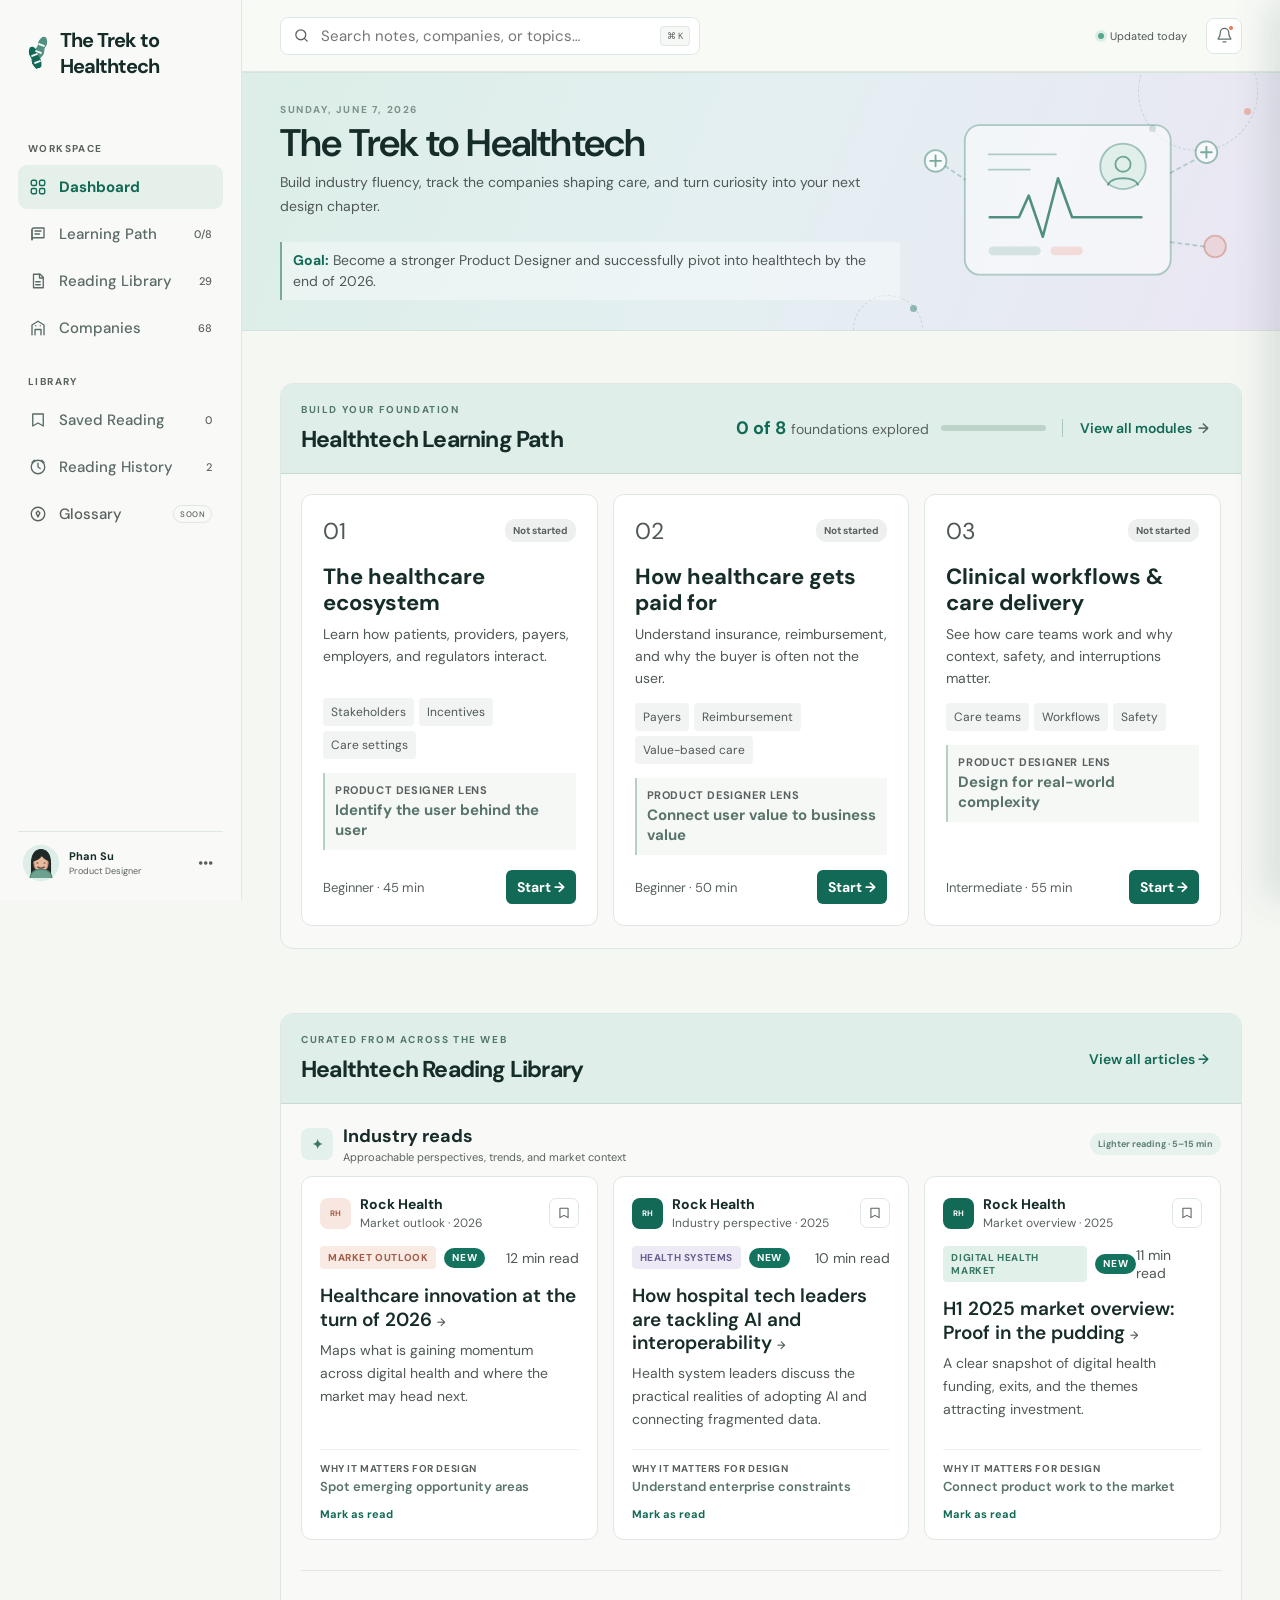
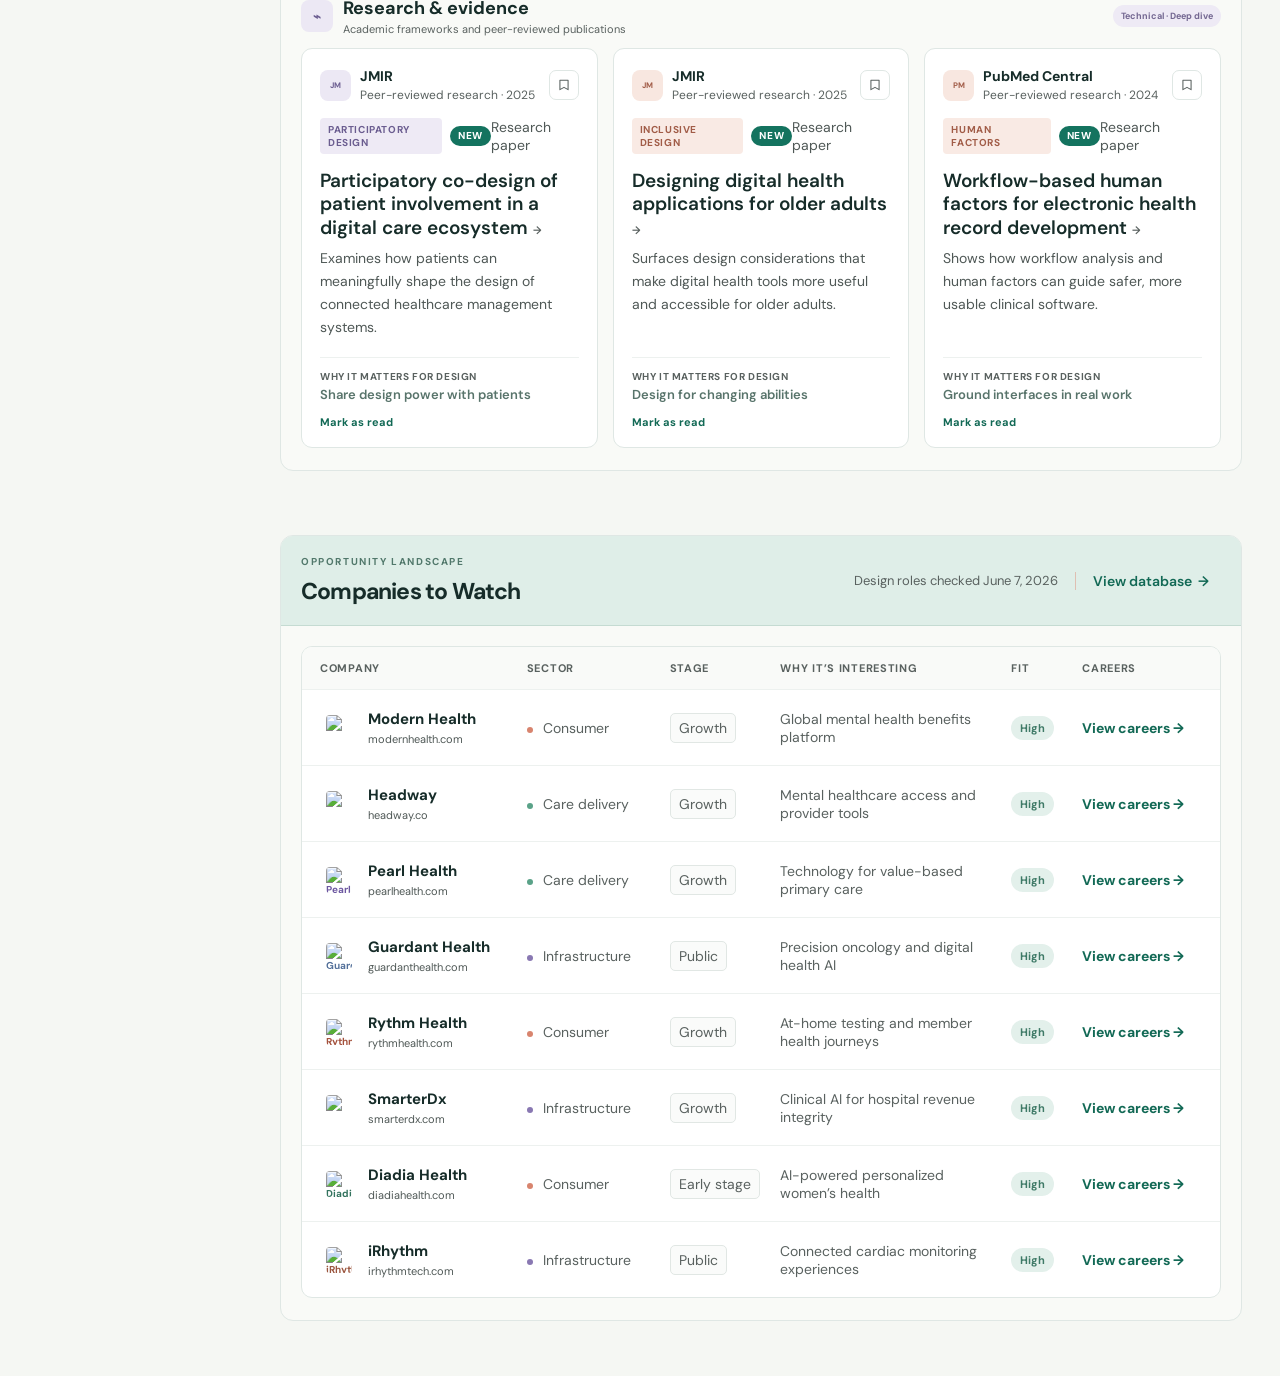
==== commit ad3e3e1f: "Improve workspace navigation and layouts" ====
--- a/index.html
+++ b/index.html
@@ -12,7 +12,7 @@
 <body>
   <aside class="sidebar">
     <a class="brand" href="#" aria-label="The Trek to Healthtech home">
-      <span class="brand-mark"><span></span><span></span><span></span></span>
+      <span class="brand-mark"><span></span><span></span><span></span><span></span><span></span><span></span></span>
       <span>The Trek to Healthtech</span>
     </a>
 
@@ -51,11 +51,6 @@
       <a class="nav-item muted" href="#">
         <svg viewBox="0 0 24 24"><circle cx="12" cy="12" r="9"/><path d="m12 8 2.5 2.5L12 16l-2.5-5.5z"/></svg>
         Glossary
-        <span class="soon">Soon</span>
-      </a>
-      <a class="nav-item muted" href="#">
-        <svg viewBox="0 0 24 24"><path d="M5 4h14v16l-7-4-7 4z"/></svg>
-        Resources
         <span class="soon">Soon</span>
       </a>
     </nav>
@@ -89,7 +84,7 @@
       </div>
       <div class="top-actions">
         <span class="today"><span></span> Updated today</span>
-        <button class="icon-button" aria-label="Notifications">
+        <button class="icon-button" id="notificationButton" aria-label="Notifications" aria-controls="notificationDrawer" aria-expanded="false">
           <svg viewBox="0 0 24 24"><path d="M18 8a6 6 0 0 0-12 0c0 7-3 7-3 9h18c0-2-3-2-3-9M10 21h4"/></svg>
           <i></i>
         </button>
@@ -489,6 +484,34 @@
     </div>
   </main>
 
+  <div class="notification-overlay" id="notificationOverlay"></div>
+  <aside class="notification-drawer" id="notificationDrawer" aria-hidden="true" aria-labelledby="notificationTitle">
+    <div class="notification-drawer-head">
+      <div><p class="eyebrow">Your daily updates</p><div class="notification-title-row"><svg viewBox="0 0 24 24"><path d="M18 8a6 6 0 0 0-12 0c0 7-3 7-3 9h18c0-2-3-2-3-9M10 21h4"/></svg><h2 id="notificationTitle">Notifications</h2></div></div>
+      <button class="notification-close" id="notificationClose" aria-label="Close notifications">×</button>
+    </div>
+    <div class="notification-feed">
+      <section class="notification-day">
+        <h3>Today · June 8, 2026</h3>
+        <a class="notification-item article-notification" href="reading-library.html">
+          <span class="notification-icon">+</span><div><strong>New articles added</strong><p>Fresh industry reads and research pieces are ready in your Reading Library.</p></div><span>→</span>
+        </a>
+        <a class="notification-item company-notification" href="companies.html">
+          <span class="notification-icon">+</span><div><strong>New companies added</strong><p>Explore newly added US healthtech companies in your database.</p></div><span>→</span>
+        </a>
+      </section>
+      <section class="notification-day">
+        <h3>This week</h3>
+        <a class="notification-item module-notification" href="learning-path.html">
+          <span class="notification-icon">03</span><div><strong>Continue your upcoming module</strong><p>Clinical Workflows &amp; Care Delivery is ready when you are.</p></div><span>→</span>
+        </a>
+        <a class="notification-item saved-notification" href="reading-library.html?filter=saved">
+          <span class="notification-icon">♡</span><div><strong>You have saved reading</strong><p id="savedReadingReminder">Return to the articles you saved for later.</p></div><span>→</span>
+        </a>
+      </section>
+    </div>
+  </aside>
+
   <div class="toast" id="toast">Article saved to your reading library.</div>
   <script src="script.js"></script>
 </body>
--- a/styles.css
+++ b/styles.css
@@ -45,23 +45,23 @@
   letter-spacing: -1px;
 }
 .brand-mark {
-  width: 29px;
-  height: 29px;
+  width: 32px;
+  height: 34px;
   position: relative;
   display: inline-block;
-  transform: rotate(-8deg);
 }
 .brand-mark span {
   position: absolute;
-  width: 14px;
-  height: 19px;
-  border-radius: 100% 0 100% 0;
   background: var(--green);
-  transform-origin: bottom right;
-}
-.brand-mark span:nth-child(1) { left: 1px; top: 7px; transform: rotate(-28deg); }
-.brand-mark span:nth-child(2) { left: 8px; top: 1px; transform: rotate(28deg); }
-.brand-mark span:nth-child(3) { left: 13px; top: 10px; transform: rotate(82deg) scale(.65); opacity: .55; }
+}
+.brand-mark span:nth-child(1), .brand-mark span:nth-child(4) { width: 10px; height: 23px; border-radius: 58% 58% 40% 40%; clip-path: polygon(25% 0, 75% 0, 100% 20%, 87% 48%, 100% 72%, 78% 100%, 22% 100%, 0 72%, 13% 48%, 0 20%); }
+.brand-mark span:nth-child(1) { left: 4px; top: 10px; transform: rotate(-20deg); }
+.brand-mark span:nth-child(4) { right: 4px; top: 0; transform: rotate(20deg); opacity: .72; }
+.brand-mark span:nth-child(2), .brand-mark span:nth-child(3), .brand-mark span:nth-child(5), .brand-mark span:nth-child(6) { width: 7px; height: 2px; border-radius: 2px; background: #f9faf7; z-index: 1; }
+.brand-mark span:nth-child(2) { left: 5px; top: 18px; transform: rotate(-20deg); }
+.brand-mark span:nth-child(3) { left: 8px; top: 25px; transform: rotate(-20deg); }
+.brand-mark span:nth-child(5) { right: 5px; top: 8px; transform: rotate(20deg); }
+.brand-mark span:nth-child(6) { right: 8px; top: 15px; transform: rotate(20deg); }
 .primary-nav { margin-top: 38px; }
 .nav-label {
   margin: 25px 10px 10px;
@@ -348,14 +348,18 @@
 .module-page-body { min-height: 100vh; background: #f5f7f3; }
 .workspace-page { min-height: 100vh; background: #f5f7f3; }
 .workspace-page { overflow-x: hidden; }
-.workspace-page > main { width: calc(100% - 242px); min-width: 0; max-width: none; min-height: 100vh; margin: 0 0 0 242px; padding: 42px 40px 75px; overflow-x: hidden; }
+.workspace-page > main { width: calc(100% - 242px); min-width: 0; max-width: none; min-height: 100vh; margin: 0 0 0 242px; padding: 42px 80px 75px; overflow-x: hidden; }
+.workspace-page > .learning-path-page, .workspace-page > .reading-library-page, .workspace-page > .company-database-page, .workspace-page > .reading-history-page { padding-top: 24px; }
 .workspace-page .module-catalog.cards-view, .workspace-page .notes-grid { min-width: 0; grid-template-columns: repeat(3, minmax(0, 1fr)); }
 .workspace-page .catalog-card, .workspace-page .note-card { min-width: 0; }
-.module-workspace-page > .module-page { width: calc(100% - 242px); max-width: none; margin: 0 0 0 242px; padding: 32px 40px 65px; }
-.module-workspace-page > .module-page > * { width: min(1280px, 100%); margin-left: auto; margin-right: auto; }
-.module-workspace-bar { display: flex; align-items: center; justify-content: flex-end; gap: 18px; margin-bottom: 24px; }
-.module-workspace-bar .module-top-progress { margin-left: 0; }
-.module-workspace-page .module-page-layout { width: 100%; min-width: 0; }
+.module-workspace-page > .module-page { width: calc(100% - 242px); max-width: none; margin: 0 0 0 242px; padding: 32px 80px 65px; }
+.module-workspace-page > .module-page > * { width: 100%; margin-left: 0; margin-right: 0; }
+.module-workspace-page .module-page-intro { padding-left: 0; }
+.module-workspace-bar { display: flex; align-items: center; justify-content: flex-end; gap: 34px; margin: 0; }
+.module-workspace-bar .module-top-progress { min-width: 0; margin-left: 0; }
+.module-workspace-bar .exit-module { position: relative; }
+.module-workspace-bar .exit-module::before { position: absolute; top: 50%; left: -18px; width: 1px; height: 30px; background: #a9c9bd; content: ""; transform: translateY(-50%); }
+.module-workspace-page .module-page-layout { width: 100%; min-width: 0; margin-left: 0; margin-right: 0; }
 .module-workspace-page .lesson-content, .module-workspace-page .lesson-page { min-width: 0; }
 .module-workspace-page .lesson-page { max-width: 900px; margin-left: auto; margin-right: auto; }
 .module-topbar { height: 72px; display: flex; align-items: center; gap: 30px; padding: 0 34px; border-bottom: 1px solid var(--line); background: white; position: sticky; top: 0; z-index: 5; }
@@ -363,14 +367,18 @@
 .module-top-progress { min-width: 250px; display: flex; align-items: center; gap: 12px; margin-left: auto; color: #4f5856; font-size: 11px; }
 .module-top-progress > div { width: 110px; height: 6px; overflow: hidden; border-radius: 8px; background: #e0e8e4; }
 .module-top-progress span { display: block; width: 0; height: 100%; border-radius: inherit; background: var(--green); transition: width .3s ease; }
-.exit-module { padding: 8px 11px; border: 1px solid var(--line); border-radius: 7px; color: var(--green); background: white; font-size: 11px; font-weight: 700; }
+.exit-module { padding: 8px 11px; border: 1px solid var(--green); border-radius: 7px; color: var(--green); background: transparent; font-size: 11px; font-weight: 700; }
 .module-page { width: min(1180px, calc(100% - 40px)); margin: 38px auto 70px; }
 .module-page-intro { margin-bottom: 24px; }
 .module-page-intro h1 { margin: 6px 0 8px; }
-.module-page-intro > p:last-child { max-width: 720px; color: #4f5856; font-size: 14px; line-height: 1.6; }
+.module-intro-row { display: flex; align-items: center; justify-content: space-between; gap: 24px; }
+.module-intro-row > p { flex: 1; min-width: 0; max-width: none; margin: 0; color: #4f5856; font-size: 14px; line-height: 1.6; }
+.module-intro-row .module-workspace-bar { flex: 0 0 auto; }
 .module-page-layout { overflow: hidden; border: 1px solid #cfdcd7; border-radius: 14px; background: white; box-shadow: 0 14px 35px rgba(32,65,58,.08); }
 .learning-path-page { width: min(1280px, calc(100% - 50px)); margin: 42px auto 75px; }
 .learning-path-hero { display: flex; align-items: flex-end; justify-content: space-between; gap: 30px; margin-bottom: 52px; }
+.page-back-link { width: fit-content; display: block; margin-bottom: 24px; color: var(--green); font-size: 13px; font-weight: 700; }
+.page-back-link:hover { color: #0c5a48; }
 .learning-path-hero h1 { margin: 7px 0 8px; }
 .learning-path-hero p:last-child { max-width: 650px; margin: 0; color: #4f5856; font-size: 15px; }
 .full-path-progress { min-width: 260px; display: flex; flex-direction: column; gap: 9px; color: #4f5856; font-size: 13px; text-align: right; }
@@ -388,20 +396,26 @@
 .catalog-card.planned { background: #fafbf9; }
 .catalog-number { color: #4f5856; font-size: 22px; }
 .catalog-main { display: flex; flex: 1; flex-direction: column; }
-.catalog-meta { display: flex; align-items: center; justify-content: space-between; margin: 9px 0 0; color: #59615f; font-size: 11px; }
+.catalog-meta { display: flex; align-items: center; justify-content: space-between; }
+.cards-view .catalog-meta { margin: 0; color: #59615f; font-size: 11px; }
+.cards-view .catalog-meta span { position: absolute; top: 29px; left: 58px; }
+.cards-view .catalog-meta b { position: absolute; top: 21px; right: 21px; }
 .catalog-meta b { padding: 4px 7px; border-radius: 10px; color: #59615f; background: #edf0ef; font-size: 9px; }
 .catalog-card.completed .catalog-meta b { color: #397762; background: #e3f0eb; }
-.catalog-card h3 { margin: 16px 0 7px; font-size: 19px; }
+.catalog-card h3 { margin: 22px 0 7px; font-size: 19px; }
 .catalog-card p { min-height: 62px; margin-bottom: 13px; color: #4f5856; font-size: 13px; line-height: 1.55; }
 .catalog-action { width: fit-content; margin-top: 14px; padding: 8px 11px; border-radius: 6px; color: white; background: var(--green); font-size: 12px; font-weight: 700; }
+.cards-view .catalog-action { align-self: flex-end; }
 .catalog-action.unavailable { color: #59615f; background: #edf0ef; }
 .module-catalog.list-view { display: grid; gap: 9px; }
-.list-view .catalog-card { min-height: 0; display: grid; grid-template-columns: 45px 1fr auto; align-items: center; gap: 18px; padding: 17px 20px; }
-.list-view .catalog-main { display: grid; grid-template-columns: 1.2fr 1.6fr 1fr; align-items: center; gap: 20px; }
-.list-view .catalog-meta { order: 3; margin: 0; justify-content: flex-end; gap: 8px; }
-.list-view .catalog-card h3 { margin: 0; font-size: 15px; }
-.list-view .catalog-card p { min-height: 0; margin: 0; font-size: 11px; }
-.list-view .concepts, .list-view .designer-lens { display: none; }
+.list-view .catalog-card { min-height: 0; display: grid; grid-template-columns: 45px minmax(0, 1fr) auto; align-items: center; gap: 24px; padding: 17px 20px; }
+.list-view .catalog-main { min-width: 0; display: grid; grid-template-columns: minmax(0, 1fr) auto; align-items: center; column-gap: 24px; }
+.list-view .catalog-meta { grid-column: 2; grid-row: 1 / span 3; margin: 0; justify-content: flex-end; gap: 8px; }
+.list-view .catalog-meta span, .list-view .catalog-meta b { position: static; }
+.list-view .catalog-card h3 { grid-column: 1; margin: 0 0 6px; font-size: 15px; }
+.list-view .catalog-card p { grid-column: 1; min-width: 0; min-height: 0; margin: 0; font-size: 13px; text-align: left; }
+.list-view .concepts { grid-column: 1; margin: 10px 0 0; }
+.list-view .designer-lens { display: none; }
 .list-view .catalog-action { margin: 0; white-space: nowrap; }
 .reading-library-page { width: min(1280px, calc(100% - 50px)); margin: 42px auto 75px; }
 .reading-history-page { width: min(1100px, calc(100% - 50px)); margin: 42px auto 75px; }
@@ -421,7 +435,7 @@
 .company-database-table #companyDatabase .company-row { min-height: 82px; }
 .company-database-table { overflow-x: auto; }
 .company-database-table > .table-row, .company-database-table #companyDatabase { min-width: 0; }
-.reading-page-hero { max-width: 760px; margin-bottom: 34px; }
+.reading-page-hero { width: 100%; max-width: none; margin-bottom: 34px; }
 .reading-page-hero h1 { margin: 7px 0 9px; }
 .reading-page-hero > p:last-child { margin: 0; color: #4f5856; font-size: 15px; line-height: 1.65; }
 .reading-toolbar { display: flex; align-items: center; justify-content: space-between; gap: 20px; margin-bottom: 16px; padding: 13px; border: 1px solid var(--line); border-radius: 10px; background: white; }
@@ -545,6 +559,27 @@
 .career-link strong { color: var(--green); font-size: 14px; }
 .career-link span { color: #59615f; font-size: 12px; }
 .career-link:hover strong { text-decoration: underline; }
+.notification-overlay { position: fixed; inset: 0; z-index: 19; background: rgba(21, 39, 35, .22); opacity: 0; pointer-events: none; transition: opacity .25s ease; }
+.notification-overlay.open { opacity: 1; pointer-events: auto; }
+.notification-drawer { width: min(430px, 100vw); height: 100vh; position: fixed; top: 0; right: 0; z-index: 20; display: flex; flex-direction: column; padding: 28px 24px; border-left: 1px solid var(--line); background: #f9faf7; box-shadow: -14px 0 34px rgba(32,65,58,.12); transform: translateX(100%); transition: transform .28s ease; }
+.notification-drawer.open { transform: translateX(0); }
+.notification-drawer-head { display: flex; align-items: flex-start; justify-content: space-between; gap: 20px; padding-bottom: 20px; border-bottom: 1px solid var(--line); }
+.notification-drawer-head h2 { margin: 0; font-size: 25px; }
+.notification-title-row { display: flex; align-items: center; gap: 10px; }
+.notification-title-row svg { width: 22px; color: var(--green); }
+.notification-close { width: 34px; height: 34px; display: grid; place-items: center; border: 1px solid var(--line); border-radius: 8px; color: #4f5856; background: white; cursor: pointer; font-size: 22px; line-height: 1; }
+.notification-feed { overflow-y: auto; padding-top: 22px; }
+.notification-day + .notification-day { margin-top: 30px; }
+.notification-day h3 { margin: 0 0 12px; color: #7b9189; font-size: 11px; letter-spacing: 1px; text-transform: uppercase; }
+.notification-item { display: grid; grid-template-columns: 38px minmax(0, 1fr) auto; align-items: start; gap: 12px; padding: 15px 0; border-bottom: 1px solid var(--line); color: #4f5856; }
+.notification-icon { width: 38px; height: 38px; display: grid; place-items: center; border-radius: 9px; color: var(--green); background: #e3f0eb; font-size: 12px; font-weight: 700; }
+.company-notification .notification-icon { color: #a15c47; background: #f9eae4; }
+.module-notification .notification-icon { color: #6b5d90; background: #eeeaf5; }
+.saved-notification .notification-icon { color: #397762; background: #e3f0eb; font-size: 17px; }
+.notification-item strong { display: block; margin: 1px 0 4px; color: var(--ink); font-size: 14px; }
+.notification-item p { margin: 0; font-size: 12px; line-height: 1.55; }
+.notification-item > span:last-child { padding-top: 10px; color: var(--green); font-weight: 700; }
+.notification-item:hover strong { color: var(--green); }
 .toast { position: fixed; right: 24px; bottom: 24px; padding: 12px 16px; border-radius: 8px; background: var(--ink); color: white; font-size: 12px; opacity: 0; transform: translateY(15px); transition: .25s ease; pointer-events: none; z-index: 10; }
 .toast.show { opacity: 1; transform: translateY(0); }
 
@@ -566,7 +601,11 @@
   .sidebar { display: none; }
   main { margin-left: 0; }
   .workspace-page > main { width: 100%; margin-left: 0; padding: 28px 18px 55px; }
+  .workspace-page > .learning-path-page, .workspace-page > .reading-library-page, .workspace-page > .company-database-page, .workspace-page > .reading-history-page { padding-top: 24px; }
   .module-workspace-page > .module-page { width: 100%; margin-left: 0; padding: 25px 18px 50px; }
+  .module-intro-row { align-items: flex-start; flex-direction: column; gap: 16px; }
+  .module-intro-row .module-workspace-bar { width: 100%; justify-content: space-between; }
+  .module-intro-row .module-top-progress { min-width: 0; }
   .workspace-page .module-catalog.cards-view, .workspace-page .notes-grid { grid-template-columns: minmax(0, 1fr); }
   .topbar { padding: 0 18px; }
   .today, .icon-button { display: none; }
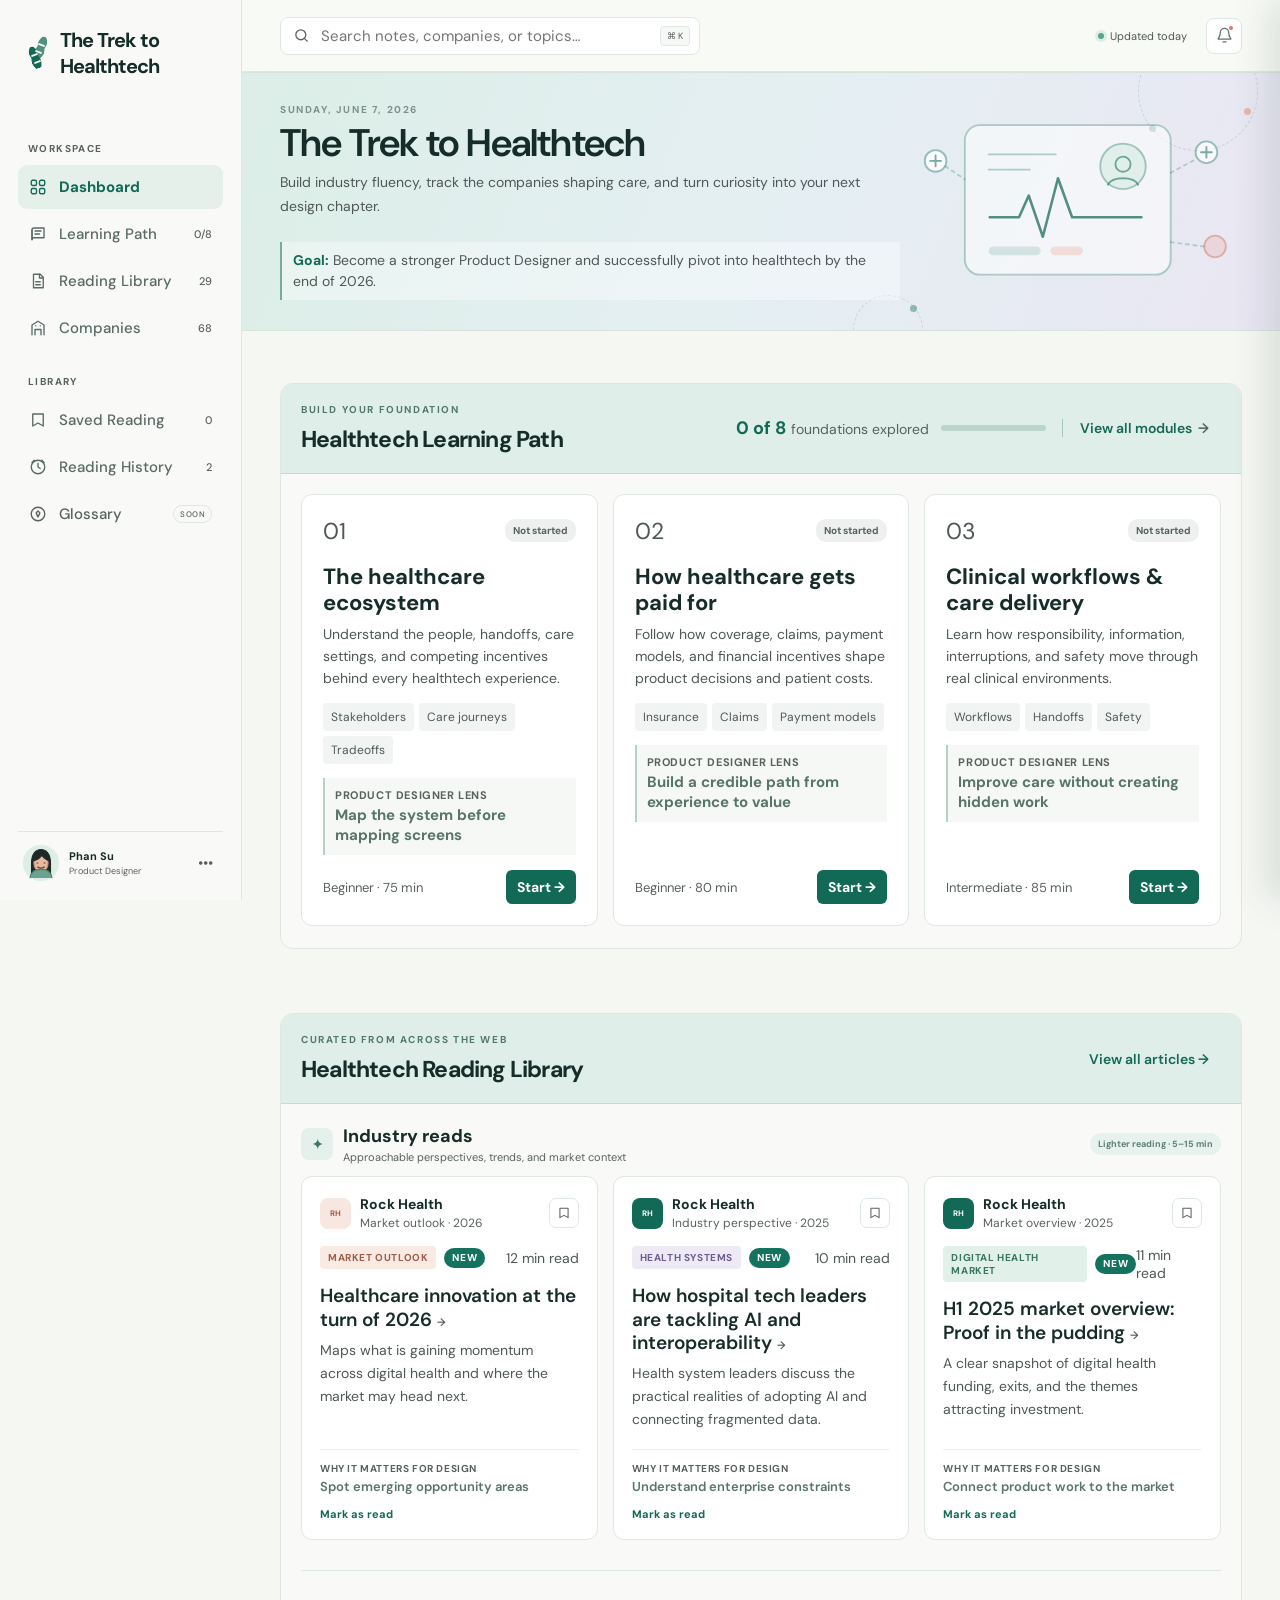
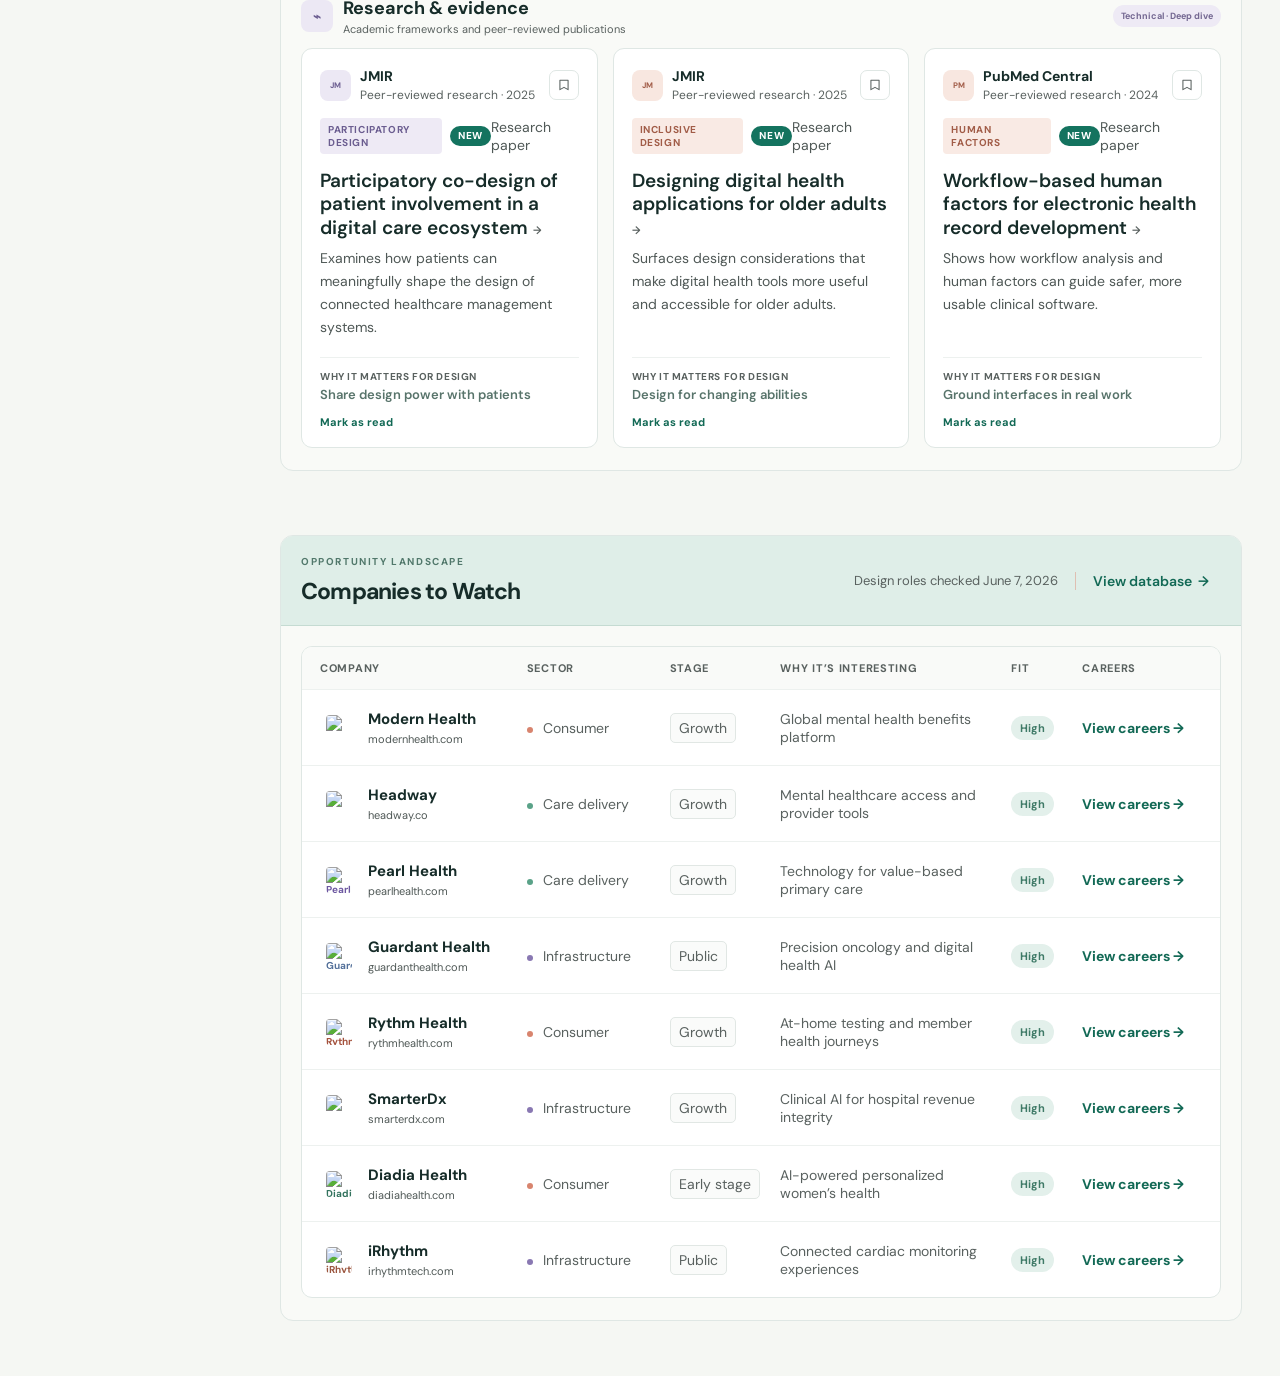
==== commit eb3ff156: "Expand healthtech learning foundations" ====
--- a/index.html
+++ b/index.html
@@ -139,10 +139,10 @@
               <span class="module-status" id="ecosystemStatus">Not started</span>
             </div>
             <h3>The healthcare ecosystem</h3>
-            <p>Learn how patients, providers, payers, employers, and regulators interact.</p>
-            <div class="concepts"><span>Stakeholders</span><span>Incentives</span><span>Care settings</span></div>
-            <div class="designer-lens"><span>Product designer lens</span><strong>Identify the user behind the user</strong></div>
-            <div class="module-footer"><span>Beginner · 45 min</span><button class="module-action primary-module ecosystem-open" data-module="The healthcare ecosystem">Start →</button></div>
+            <p>Understand the people, handoffs, care settings, and competing incentives behind every healthtech experience.</p>
+            <div class="concepts"><span>Stakeholders</span><span>Care journeys</span><span>Tradeoffs</span></div>
+            <div class="designer-lens"><span>Product designer lens</span><strong>Map the system before mapping screens</strong></div>
+            <div class="module-footer"><span>Beginner · 75 min</span><button class="module-action primary-module ecosystem-open" data-module="The healthcare ecosystem">Start →</button></div>
           </article>
 
           <article class="learning-card" id="paymentCard">
@@ -151,10 +151,10 @@
               <span class="module-status locked-status" id="paymentStatus">Not started</span>
             </div>
             <h3>How healthcare gets paid for</h3>
-            <p>Understand insurance, reimbursement, and why the buyer is often not the user.</p>
-            <div class="concepts"><span>Payers</span><span>Reimbursement</span><span>Value-based care</span></div>
-            <div class="designer-lens"><span>Product designer lens</span><strong>Connect user value to business value</strong></div>
-            <div class="module-footer"><span>Beginner · 50 min</span><a class="module-action primary-module payment-open" href="payment.html">Start →</a></div>
+            <p>Follow how coverage, claims, payment models, and financial incentives shape product decisions and patient costs.</p>
+            <div class="concepts"><span>Insurance</span><span>Claims</span><span>Payment models</span></div>
+            <div class="designer-lens"><span>Product designer lens</span><strong>Build a credible path from experience to value</strong></div>
+            <div class="module-footer"><span>Beginner · 80 min</span><a class="module-action primary-module payment-open" href="payment.html">Start →</a></div>
           </article>
 
           <article class="learning-card" id="workflowCard">
@@ -163,10 +163,10 @@
               <span class="module-status locked-status" id="workflowStatus">Not started</span>
             </div>
             <h3>Clinical workflows &amp; care delivery</h3>
-            <p>See how care teams work and why context, safety, and interruptions matter.</p>
-            <div class="concepts"><span>Care teams</span><span>Workflows</span><span>Safety</span></div>
-            <div class="designer-lens"><span>Product designer lens</span><strong>Design for real-world complexity</strong></div>
-            <div class="module-footer"><span>Intermediate · 55 min</span><a class="module-action primary-module workflow-open" href="workflows.html">Start →</a></div>
+            <p>Learn how responsibility, information, interruptions, and safety move through real clinical environments.</p>
+            <div class="concepts"><span>Workflows</span><span>Handoffs</span><span>Safety</span></div>
+            <div class="designer-lens"><span>Product designer lens</span><strong>Improve care without creating hidden work</strong></div>
+            <div class="module-footer"><span>Intermediate · 85 min</span><a class="module-action primary-module workflow-open" href="workflows.html">Start →</a></div>
           </article>
         </div>
 
@@ -174,7 +174,7 @@
           <div class="module-detail-head">
             <div>
               <button class="close-module" id="closeEcosystem">← Back to learning path</button>
-              <p class="eyebrow">Foundation 01 · Beginner · 25 min</p>
+              <p class="eyebrow">Foundation 01 · Beginner · 75 min</p>
               <h2>The Healthcare Ecosystem</h2>
               <p>Understand the stakeholders, care settings, and competing incentives behind every U.S. healthtech product.</p>
             </div>
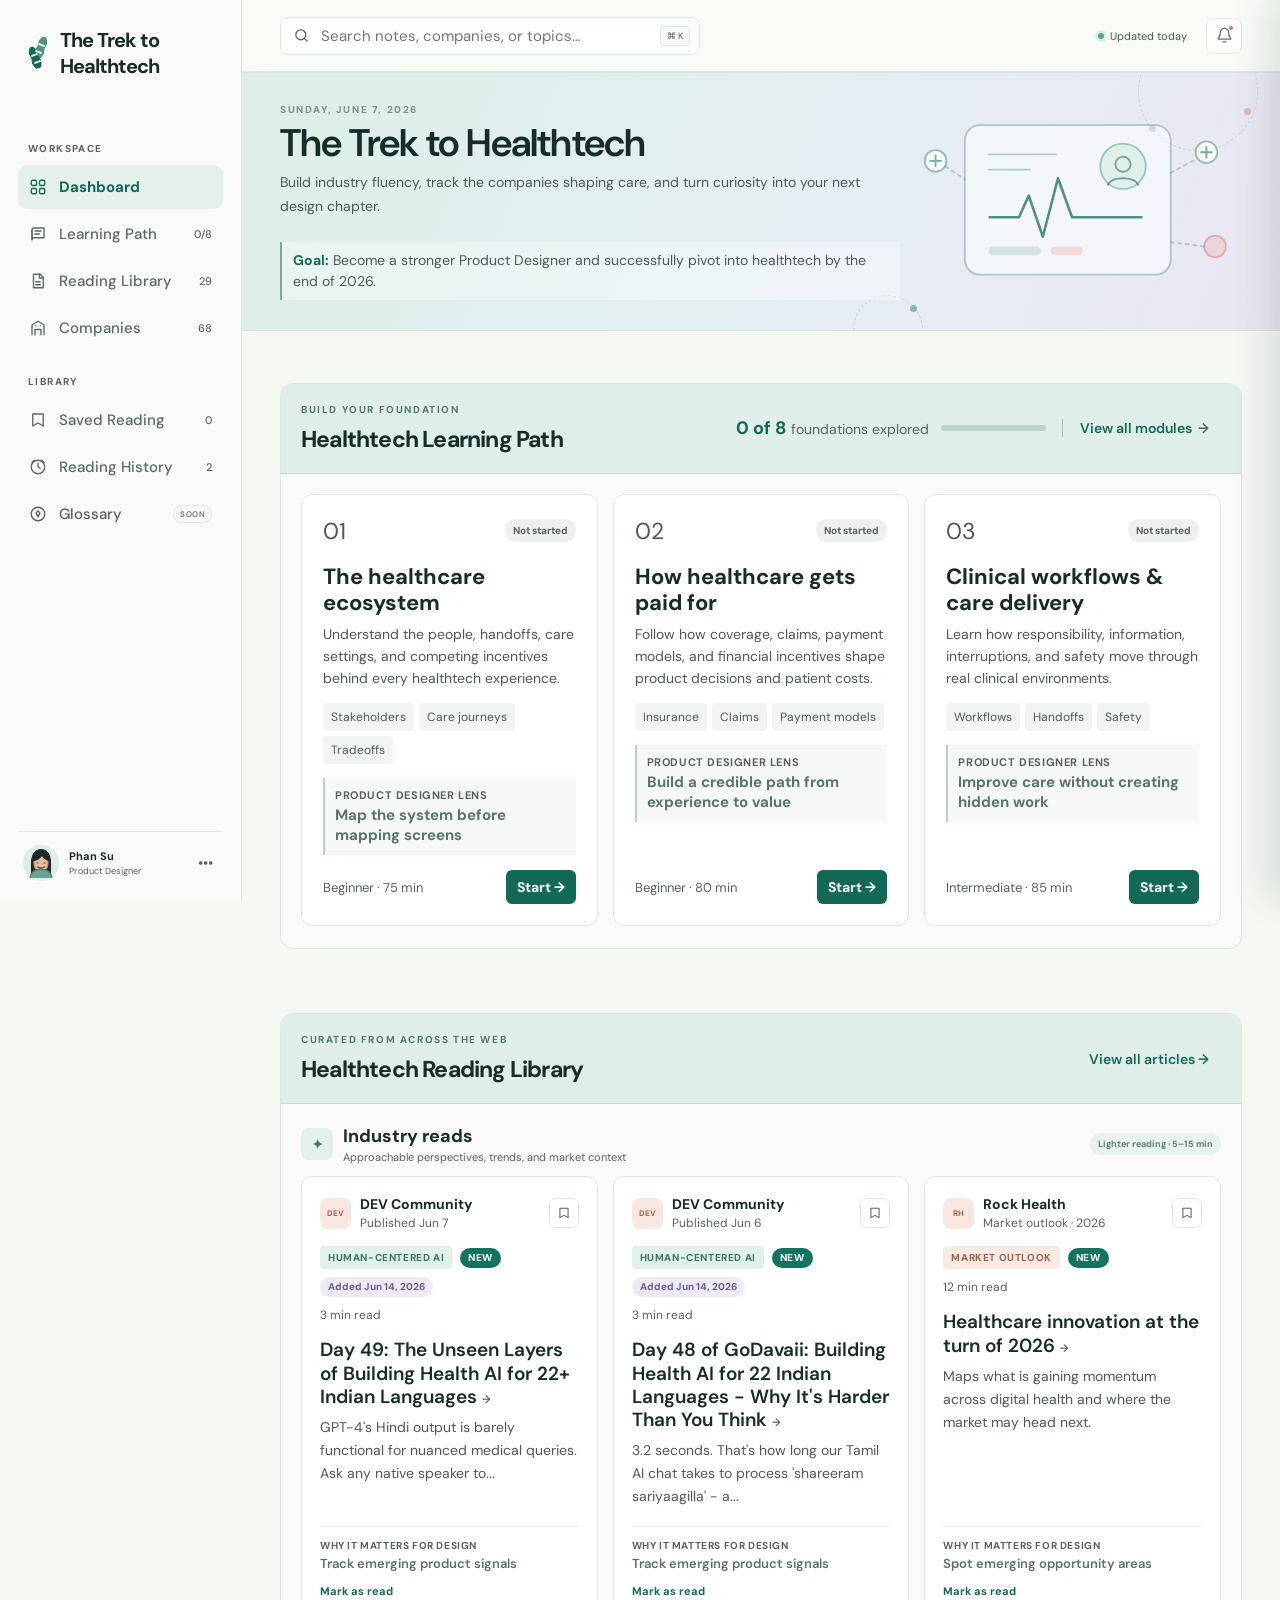
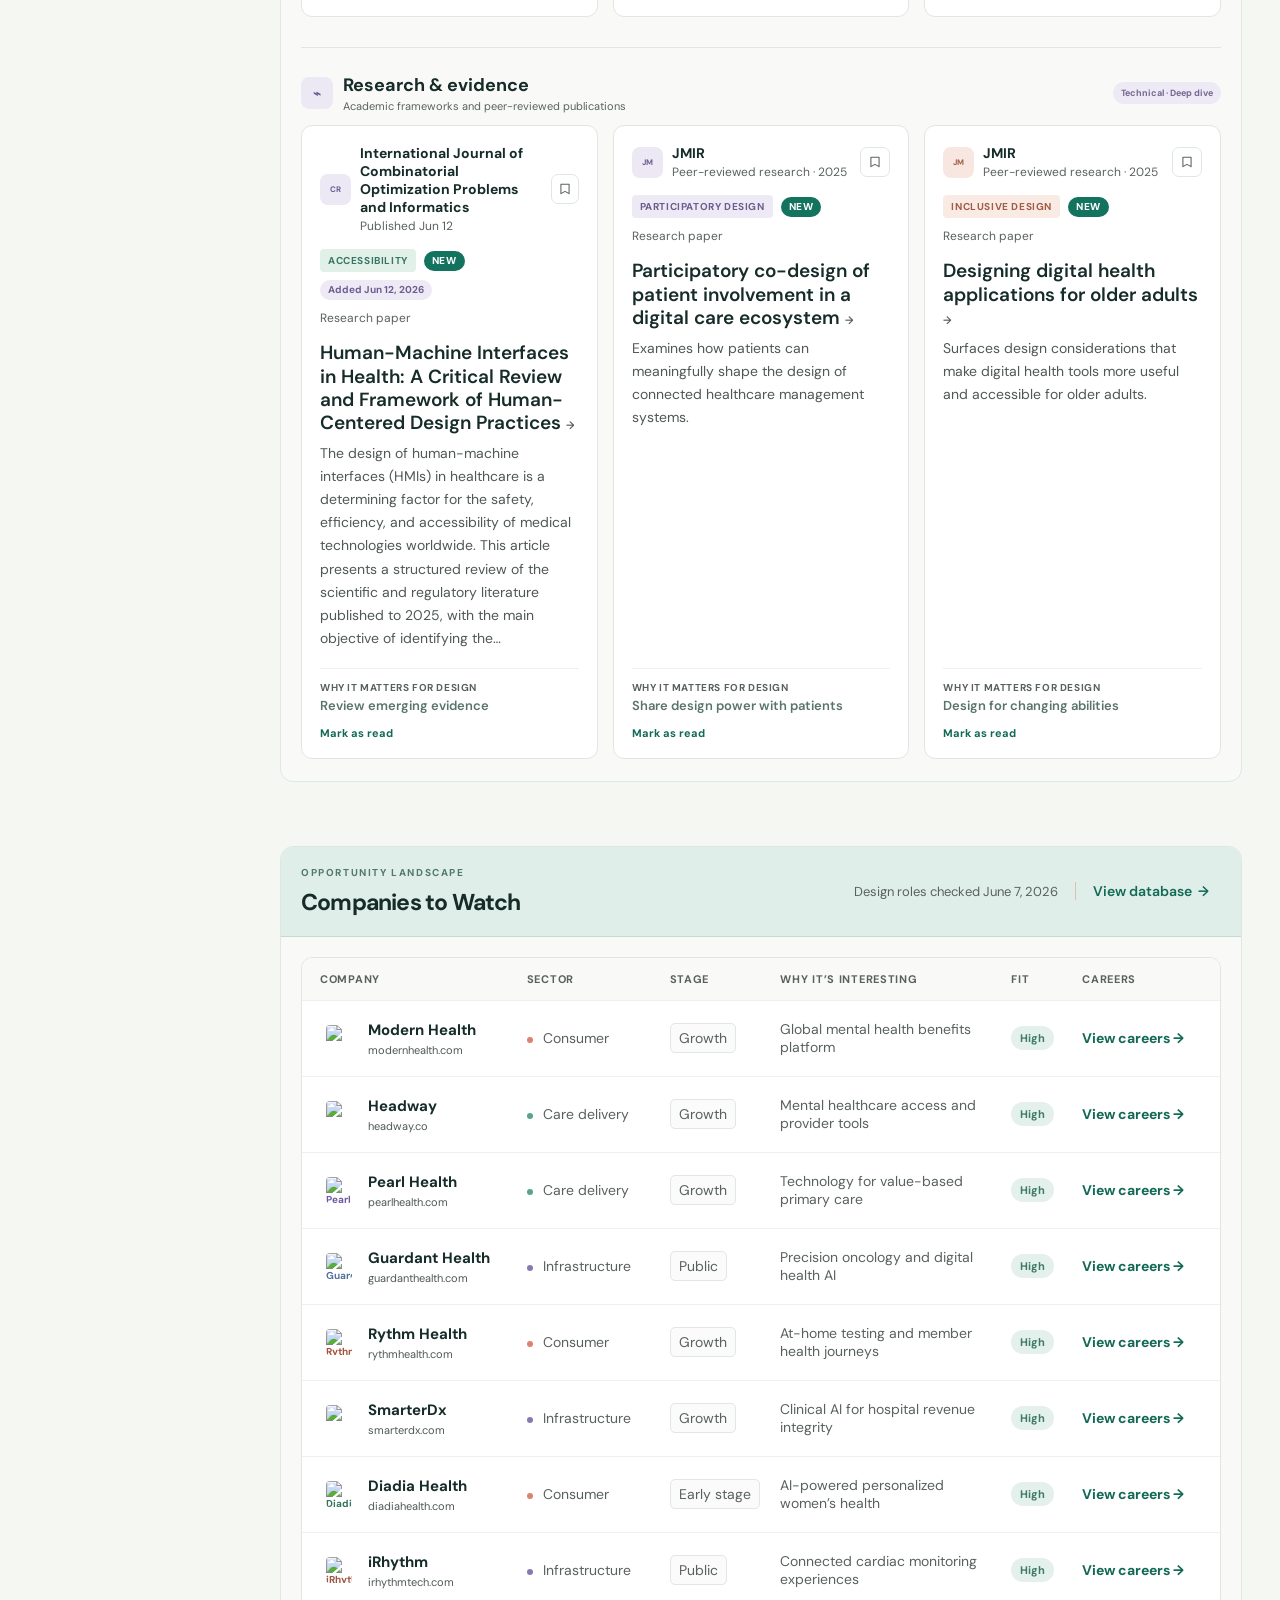
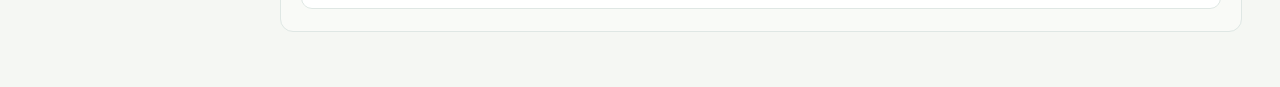
==== commit b08283ae: "feat: improve daily reading library updates" ====
--- a/index.html
+++ b/index.html
@@ -314,7 +314,7 @@
               <div><span class="reading-icon light-read">✦</span><div><h3>Industry reads</h3><p>Approachable perspectives, trends, and market context</p></div></div>
               <span class="reading-level">Lighter reading · 5–15 min</span>
             </div>
-            <div class="notes-grid">
+            <div class="notes-grid" id="dashboardIndustryArticles">
               <article class="note-card article-card featured-article" data-id="rock-innovation-2026" data-added="2026-06-07" data-search="rock health 2026 healthcare innovation digital health trends market">
                 <div class="source-row">
                   <span class="source-logo market-logo">RH</span>
@@ -358,7 +358,7 @@
               <div><span class="reading-icon research-read">⌁</span><div><h3>Research &amp; evidence</h3><p>Academic frameworks and peer-reviewed publications</p></div></div>
               <span class="reading-level technical">Technical · Deep dive</span>
             </div>
-            <div class="notes-grid research-grid">
+            <div class="notes-grid research-grid" id="dashboardResearchArticles">
               <article class="note-card article-card research-card" data-id="jmir-participatory-codesign" data-added="2026-06-07" data-search="jmir participatory co-design patient involvement digital healthcare ecosystem">
                 <div class="source-row">
                   <span class="source-logo future-logo">JM</span>
--- a/styles.css
+++ b/styles.css
@@ -469,7 +469,7 @@
 .notes-grid { display: grid; grid-template-columns: repeat(3, 1fr); gap: 15px; }
 .note-card { min-height: 190px; display: flex; flex-direction: column; padding: 18px; background: var(--white); border: 1px solid var(--line); border-radius: 11px; transition: .2s ease; }
 .note-card:hover { transform: translateY(-3px); border-color: #bfd2ca; box-shadow: 0 10px 25px rgba(32,65,58,.07); }
-.note-card.hidden, .company-row.hidden { display: none; }
+.note-card.hidden, .note-card[hidden], .company-row.hidden { display: none; }
 .note-meta { display: flex; justify-content: space-between; align-items: center; color: #4f5856; font-size: 10px; }
 .tag { padding: 5px 8px; border-radius: 4px; font-size: 10px; font-weight: 700; letter-spacing: .6px; text-transform: uppercase; }
 .tag.strategy { color: #367663; background: #e2f0ea; }
@@ -489,8 +489,10 @@
 .save-article:hover, .save-article.saved { color: var(--green); border-color: #b8d0c7; background: #eaf4ef; }
 .save-article.saved svg { fill: currentColor; }
 .save-article svg { width: 14px; }
-.article-type { display: flex; align-items: center; justify-content: space-between; color: #4f5856; font-size: 14px; }
-.new-article-tag { margin-left: 8px; margin-right: auto; padding: 5px 8px; border-radius: 12px; color: #fff; background: #14735f; font-size: 10px; font-weight: 800; letter-spacing: .6px; line-height: 1; text-transform: uppercase; }
+.article-type { display: flex; align-items: center; justify-content: flex-start; flex-wrap: wrap; gap: 8px; color: #4f5856; font-size: 14px; }
+.article-type > span:last-child { width: 100%; margin-top: 2px; color: #59615f; font-size: 12px; }
+.new-article-tag { padding: 5px 8px; border-radius: 12px; color: #fff; background: #14735f; font-size: 10px; font-weight: 800; letter-spacing: .6px; line-height: 1; text-transform: uppercase; }
+.added-date-tag { padding: 5px 8px; border-radius: 12px; color: #6b5d90; background: #eeeaf5; font-size: 10px; font-weight: 700; line-height: 1; white-space: nowrap; }
 .article-card h3 a:hover { color: var(--green); }
 .article-card h3 a span { color: #59615f; font-family: "DM Sans", sans-serif; font-size: 11px; }
 .article-footer { display: flex; flex-direction: column; gap: 3px; margin-top: auto; padding-top: 12px; border-top: 1px solid #edf1ef; }
